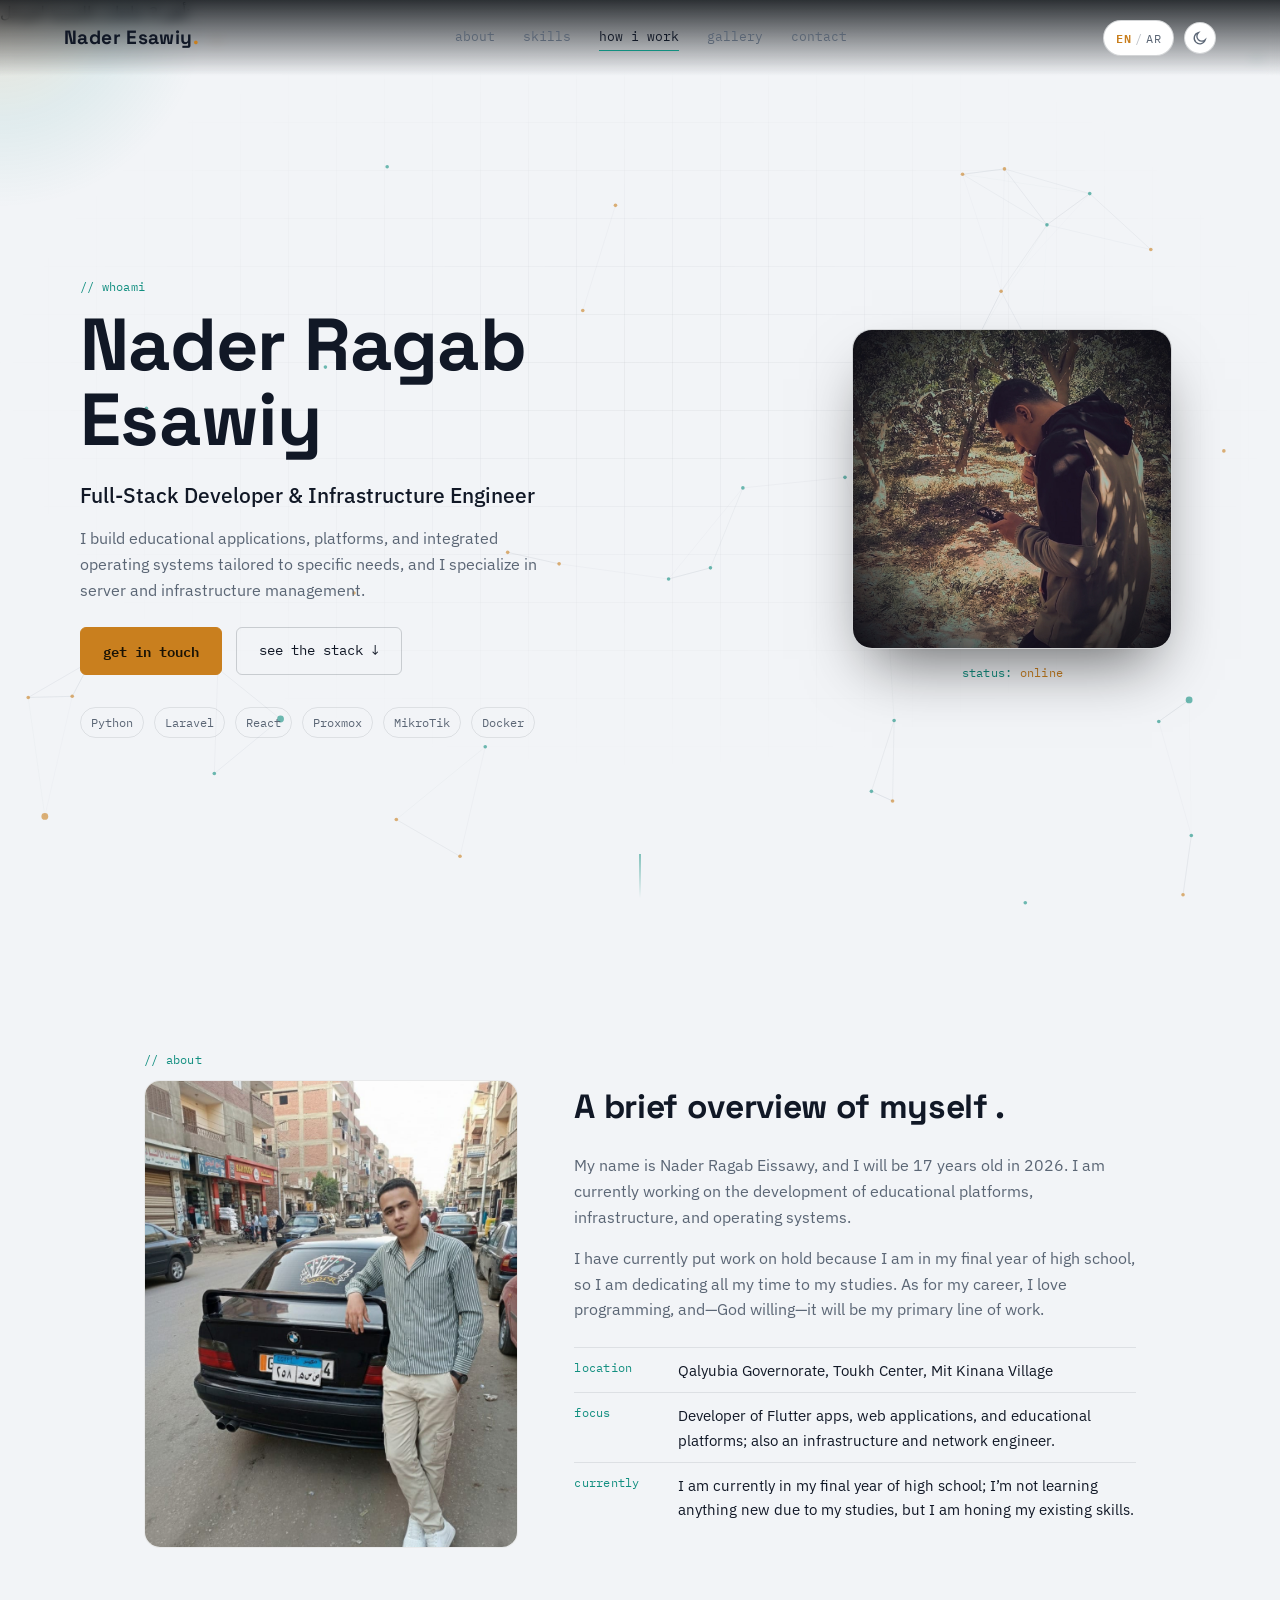
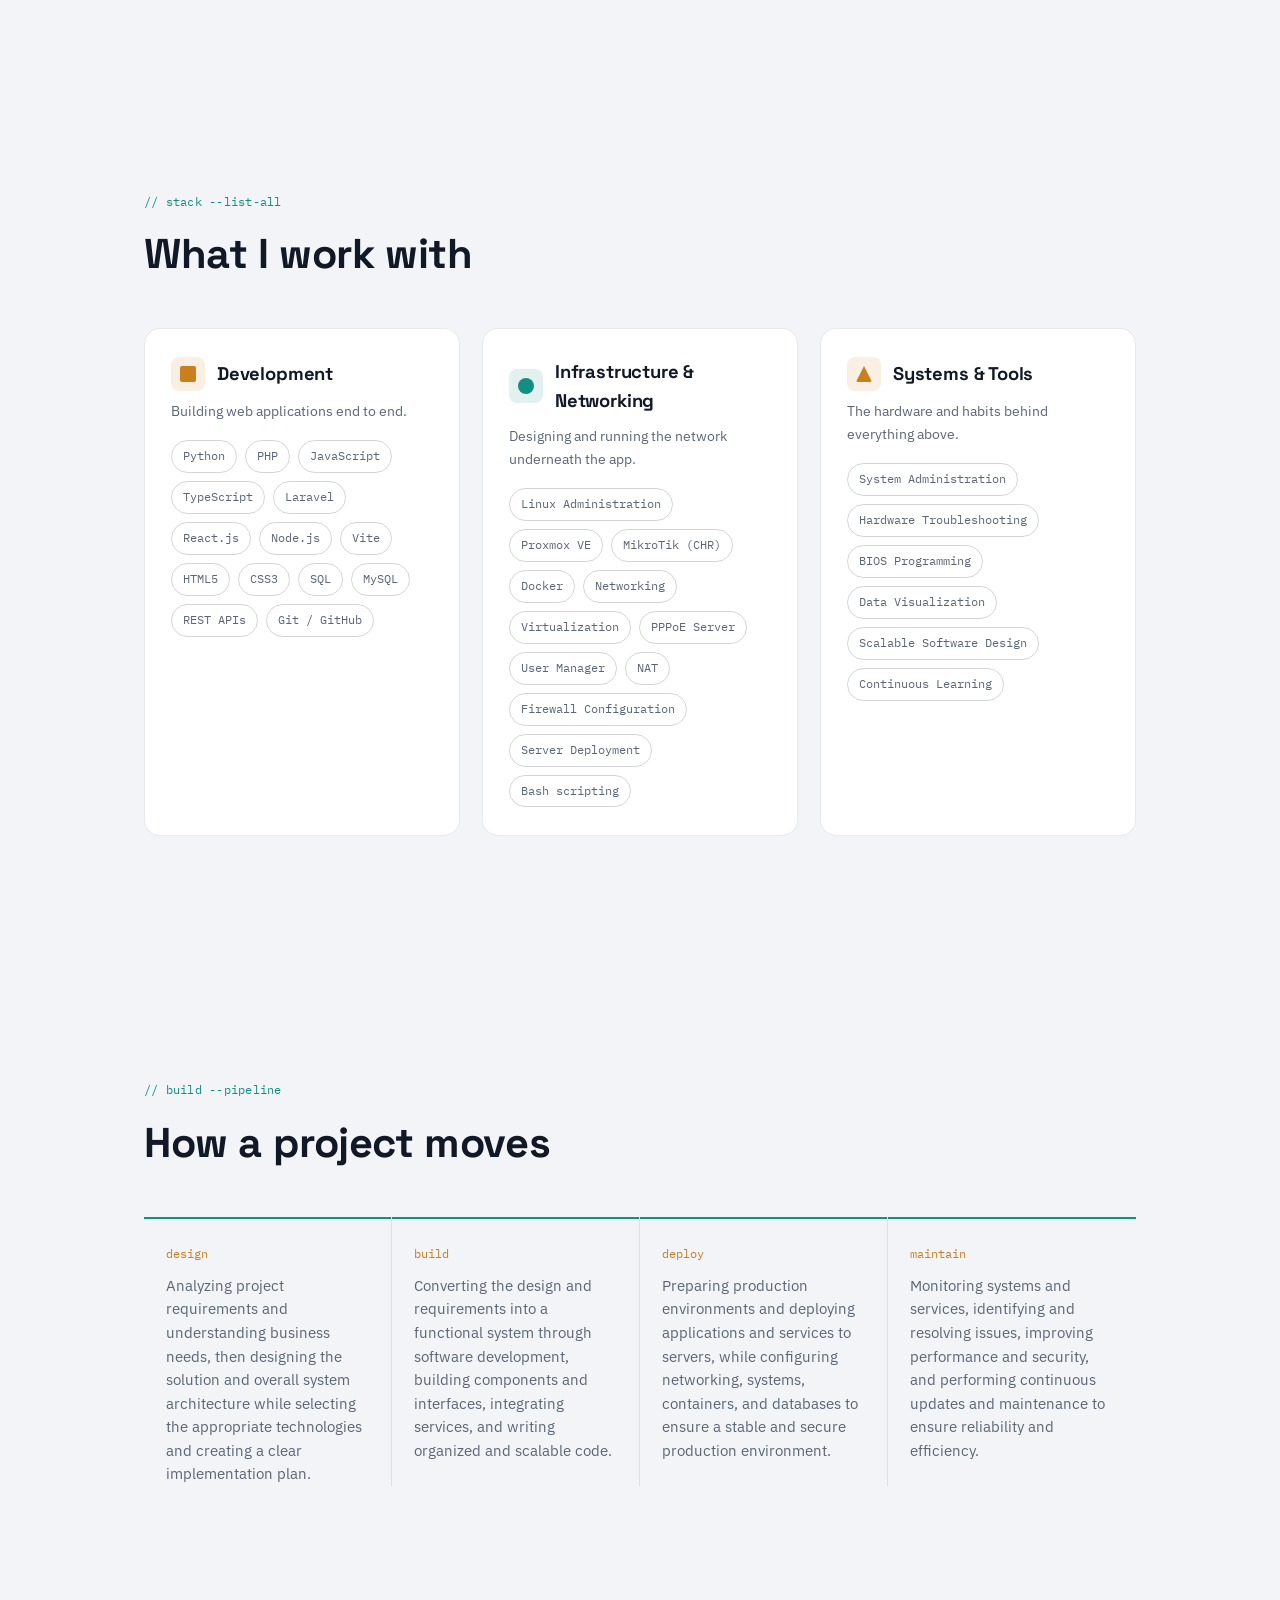
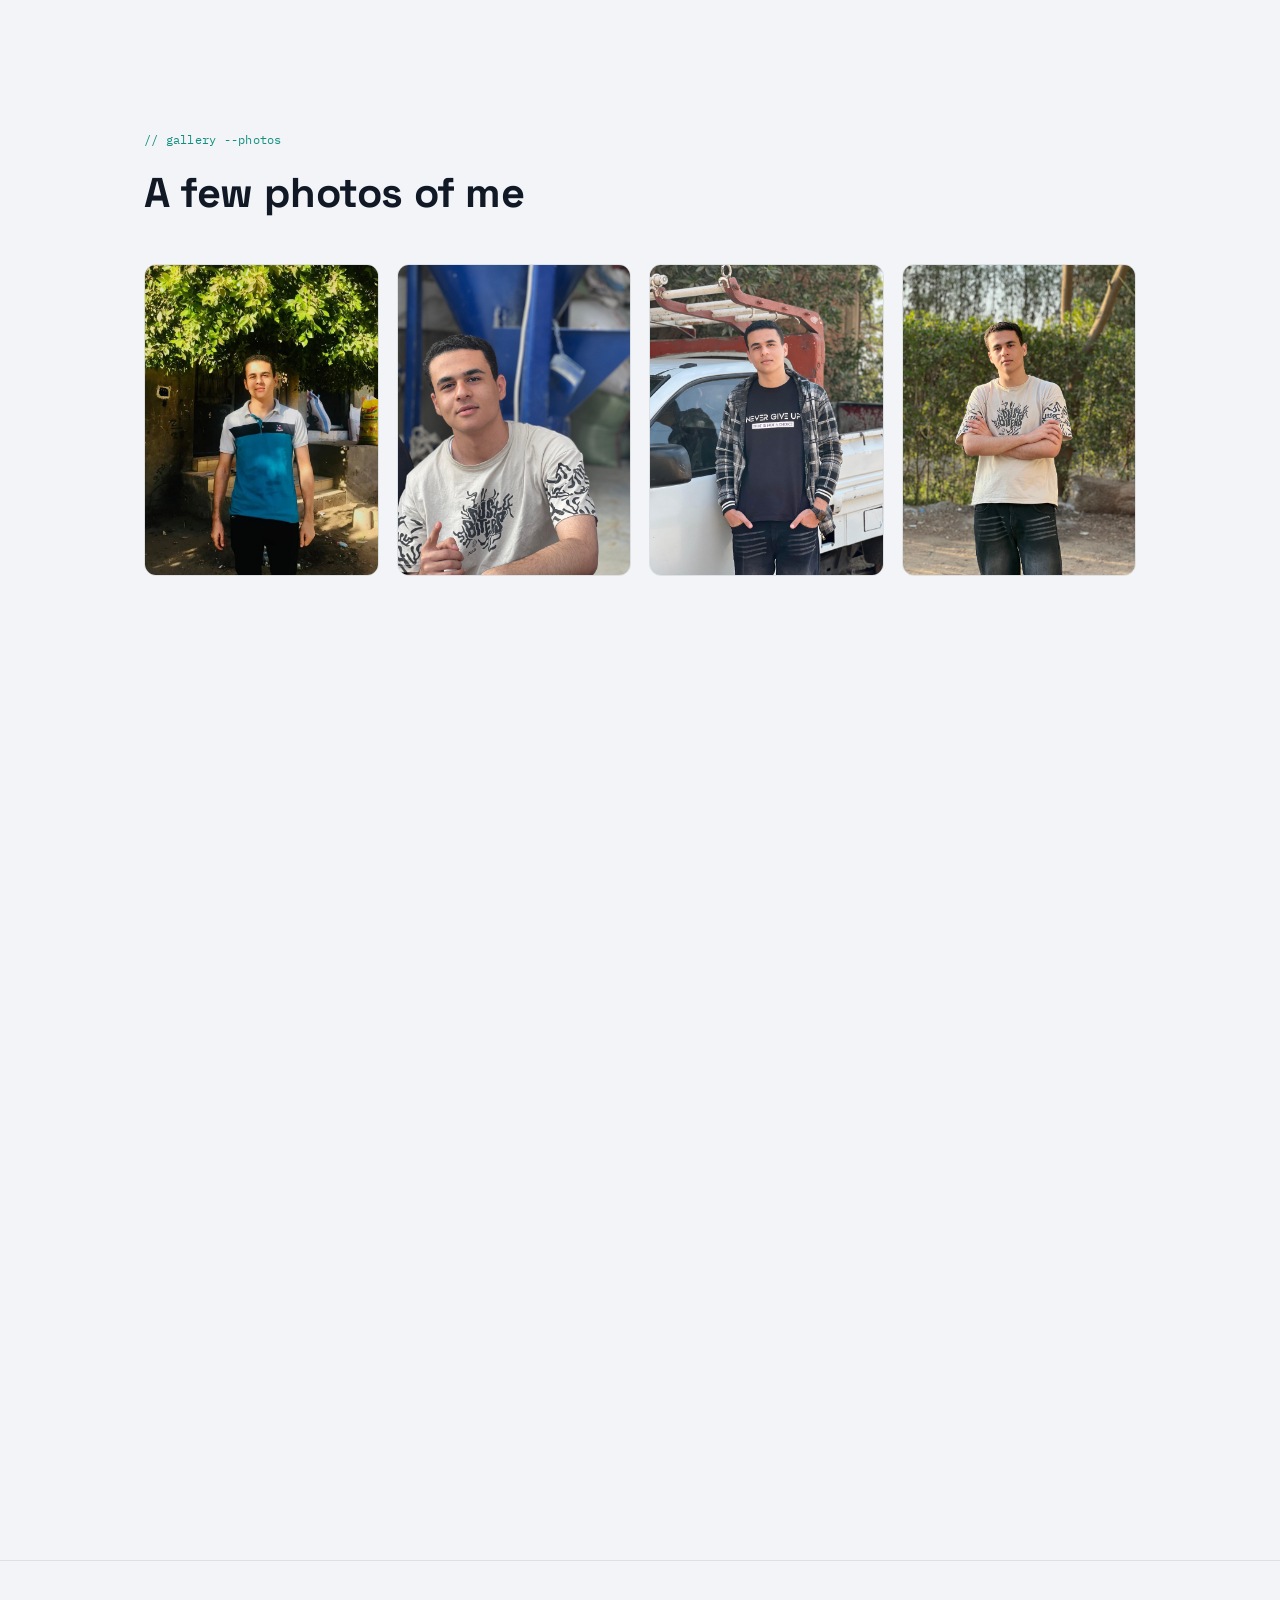
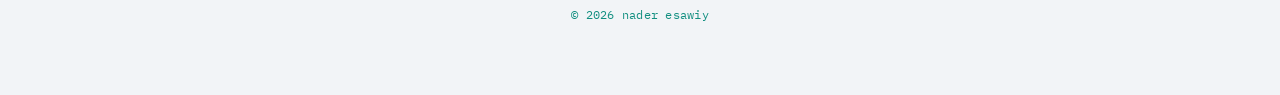
==== index.html @ baa564ad "Initial portfolio website" ====
<!DOCTYPE html>
<html lang="en" dir="ltr" data-theme="dark">
<head>
<meta charset="UTF-8">
<meta name="viewport" content="width=device-width, initial-scale=1.0">
<title data-i18n="meta.title">Nader Esawiy profile</title>

<link rel="preconnect" href="https://fonts.googleapis.com">
<link rel="preconnect" href="https://fonts.gstatic.com" crossorigin>
<link href="https://fonts.googleapis.com/css2?family=Space+Grotesk:wght@400;500;600;700&family=IBM+Plex+Sans:wght@400;500;600&family=IBM+Plex+Mono:wght@400;500&family=IBM+Plex+Sans+Arabic:wght@400;500;600;700&display=swap" rel="stylesheet">
<link rel="stylesheet" href="style.css">
<meta name="description"
          content="معرف لي Nader esawiy او نادر عيسوي وهو مطور منصات ومواقع ومهندس شبكات وبنيه تحتيه">

    <meta name="keywords"
          content="Nader Esawiy, نادر عيسوي و برمجة مواقع, برمجة منصات , حل مشكلات , بنيه تحتيه , شبكات ">

    <meta name="author" content="نادر عيسوي">
    <!-- =========================
         Basic Meta
    ========================== -->
    <meta charset="UTF-8">

    <meta name="viewport" content="width=device-width, initial-scale=1.0">

    <meta name="author" content="Nader">

    <meta
        name="description"
        content="Nader is a Software & Infrastructure Developer specializing in web development, Linux, networking, virtualization, servers, and infrastructure."
    >

    <meta
        name="keywords"
        content="Nader, Software Developer, Infrastructure Developer, Web Developer, Linux, Networking, MikroTik, Proxmox, Docker, Virtualization, PHP, Laravel, JavaScript, React, Python"
    >

    <meta name="robots" content="index, follow">

    <meta name="googlebot" content="index, follow">

    <meta name="theme-color" content="#0f172a">

    <!-- =========================
         Page Title
    ========================== -->
    <title>
        Nader | Software & Infrastructure Developer
    </title>

    <!-- =========================
         Canonical URL
    ========================== -->
    <link
        rel="canonical"
        href="https://Nader159951.github.io/"
    >

    <!-- =========================
         Favicon
    ========================== -->
    <link
        rel="icon"
        type="image/png"
        href="img/me-hero.jpg"
    >

    <!-- =========================
         Open Graph
         Facebook / LinkedIn / Discord
    ========================== -->
    <meta property="og:type" content="website">

    <meta
        property="og:title"
        content="Nader | Software & Infrastructure Developer"
    >

    <meta
        property="og:description"
        content="Personal portfolio of Nader — Software & Infrastructure Developer focused on web development, Linux, networking, virtualization, and servers."
    >

    <meta
        property="og:url"
        content="https://Nader159951.github.io/"
    >

    <meta
        property="og:image"
        content="https://Nader159951.github.io/images/me-hero.jpg"
    >

    <meta property="og:image:width" content="1200">

    <meta property="og:image:height" content="630">

    <meta property="og:site_name" content="Nader Portfolio">

    <!-- =========================
         Twitter / X Card
    ========================== -->
    <meta name="twitter:card" content="summary_large_image">

    <meta
        name="twitter:title"
        content="Nader | Software & Infrastructure Developer"
    >

    <meta
        name="twitter:description"
        content="Personal portfolio of Nader — Software & Infrastructure Developer."
    >

    <meta
        name="twitter:image"
        content="https://Nader159951.github.io/images/me-hero.jpg"
    >

    <!-- =========================
         Structured Data
         Schema.org / Person
    ========================== -->
    <script type="application/ld+json">
    {
        "@context": "https://schema.org",
        "@type": "Person",
        "name": "Nader",
        "url": "https://Nader159951.github.io/",
        "image": "https://Nader159951.github.io/img/me-hero.jpg",
        "jobTitle": "Software & Infrastructure Developer",
        "description": "Software & Infrastructure Developer interested in web development, Linux, networking, virtualization, servers, and infrastructure.",
        "knowsAbout": [
            "Software Development",
            "Web Development",
            "Linux",
            "Networking",
            "MikroTik",
            "Proxmox",
            "Docker",
            "Virtualization",
            "PHP",
            "Laravel",
            "JavaScript",
            "React",
            "TypeScript",
            "Python"
        ],
        "sameAs": [
            "https://github.com/Nader159951",
            "https://www.linkedin.com/in/nader-esawiy-678a26333/"
        ]
    }
    </script>

    <!-- =========================
         CSS
    ========================== -->
    <link rel="stylesheet" href="css/style.css">
</head>
</head>

أهم 3 حاجات بالنسبة لجوجل:
</head>
<body>

<div class="cursor-glow" id="cursorGlow" aria-hidden="true"></div>

<header class="nav" id="nav">
  <a href="#top" class="nav-logo">Nader Esawiy<span class="dot">.</span></a>

  <nav class="nav-links" id="navLinks">
    <a href="#about" data-nav data-i18n="nav.about">about</a>
    <a href="#skills" data-nav data-i18n="nav.skills">skills</a>
    <a href="#work" data-nav data-i18n="nav.work">how i work</a>
    <a href="#gallery" data-nav data-i18n="nav.gallery">gallery</a>
    <a href="#contact" data-nav data-i18n="nav.contact">contact</a>
  </nav>

  <div class="nav-controls">
    <button class="toggle-btn" id="langToggle" type="button" aria-label="Switch language">
      <span class="lang-en">EN</span><span class="lang-sep">/</span><span class="lang-ar">AR</span>
    </button>
    <button class="toggle-btn icon-btn" id="themeToggle" type="button" aria-label="Switch theme">
      <svg class="icon-sun" viewBox="0 0 24 24" fill="none" stroke="currentColor" stroke-width="2"><circle cx="12" cy="12" r="4.5"/><path d="M12 2v3M12 19v3M4.2 4.2l2.1 2.1M17.7 17.7l2.1 2.1M2 12h3M19 12h3M4.2 19.8l2.1-2.1M17.7 6.3l2.1-2.1"/></svg>
      <svg class="icon-moon" viewBox="0 0 24 24" fill="none" stroke="currentColor" stroke-width="2"><path d="M20 14.5A8.5 8.5 0 1 1 9.5 4a7 7 0 0 0 10.5 10.5Z"/></svg>
    </button>
    <button class="nav-toggle" id="navToggle" aria-label="Open menu" aria-expanded="false">
      <span></span><span></span><span></span>
    </button>
  </div>
</header>

<!-- ============ HERO ============ -->
<section class="hero" id="top">
  <canvas id="topology" class="topology-canvas" aria-hidden="true"></canvas>
  <div class="hero-grid"></div>

  <div class="hero-inner">
    <div class="hero-text">
      <p class="mono-tag">// whoami</p>
      <h1 class="hero-name" data-i18n="hero.name">Nader Ragab Esawiy</h1>
      <p class="hero-role" data-i18n="hero.role">Full-Stack Developer &amp; Infrastructure Engineer</p>
      <p class="hero-desc" data-i18n="hero.desc">[ EDIT: a one-line pitch ]</p>

      <div class="hero-actions">
        <a href="#contact" class="btn btn-primary" data-i18n="hero.cta1">get in touch</a>
        <a href="#skills" class="btn btn-ghost" data-i18n="hero.cta2">see the stack ↓</a>
      </div>

      <div class="hero-stack-strip">
        <span>Python</span><span>Laravel</span><span>React</span><span>Proxmox</span><span>MikroTik</span><span>Docker</span>
      </div>
    </div>

    <div class="hero-photo-wrap">
      <div class="hero-photo-frame">
        <!-- PHOTO SLOT 1 — your main profile photo -->
        <img src="img/me-hero.jpg" alt="Portrait photo" class="hero-photo" onerror="this.parentElement.classList.add('img-missing')">
        <div class="photo-missing-note" data-i18n="photo.slot">PHOTO SLOT<br><span>add img/me-hero.jpg</span></div>
      </div>
      <div class="hero-photo-tag mono-tag">status: <span class="ok">online</span></div>
    </div>
  </div>

  <div class="scroll-cue" aria-hidden="true"><span></span></div>
</section>

<main>

  <!-- ============ ABOUT ============ -->
  <section class="section about" id="about">
    <p class="mono-tag reveal">// about</p>
    <div class="about-grid">
      <div class="about-photo reveal">
        <div class="about-photo-frame">
          <!-- PHOTO SLOT 2 — a candid / working photo -->
          <img src="img/me-about.jpg" alt="Working photo" onerror="this.parentElement.classList.add('img-missing')">
          <div class="photo-missing-note" data-i18n="photo.slot2">PHOTO SLOT<br><span>add img/me-about.jpg</span></div>
        </div>
      </div>
      <div class="about-copy reveal">
        <h2 data-i18n="about.title">Two screens, one job.</h2>
        <p data-i18n="about.p1">[ EDIT: 2–4 sentences about you. ]</p>
        <p data-i18n="about.p2">[ EDIT: what you're learning / excited about. ]</p>
        <ul class="about-facts">
          <li><span class="mono-tag">location</span><span data-i18n="about.fact.location">[ EDIT: your city/country ]</span></li>
          <li><span class="mono-tag">focus</span><span data-i18n="about.fact.focus">[ EDIT: e.g. web apps + self-hosted infra ]</span></li>
          <li><span class="mono-tag">currently</span><span data-i18n="about.fact.currently">[ EDIT: e.g. learning Kubernetes ]</span></li>
        </ul>
      </div>
    </div>
  </section>

  <!-- ============ SKILLS ============ -->
  <section class="section skills" id="skills">
    <p class="mono-tag reveal">// stack --list-all</p>
    <h2 class="section-title reveal" data-i18n="skills.title">What I work with</h2>

    <div class="skill-clusters">
      <div class="cluster reveal">
        <div class="cluster-head">
          <span class="cluster-icon" data-icon="dev"></span>
          <h3 data-i18n="skills.c1.title">Development</h3>
        </div>
        <p class="cluster-desc" data-i18n="skills.c1.desc">Building web applications end to end.</p>
        <div class="chips">
          <span class="chip">Python</span><span class="chip">PHP</span><span class="chip">JavaScript</span>
          <span class="chip">TypeScript</span><span class="chip">Laravel</span><span class="chip">React.js</span>
          <span class="chip">Node.js</span><span class="chip">Vite</span><span class="chip">HTML5</span>
          <span class="chip">CSS3</span><span class="chip">SQL</span><span class="chip">MySQL</span>
          <span class="chip">REST APIs</span><span class="chip">Git / GitHub</span>
        </div>
      </div>

      <div class="cluster reveal">
        <div class="cluster-head">
          <span class="cluster-icon" data-icon="net"></span>
          <h3 data-i18n="skills.c2.title">Infrastructure &amp; Networking</h3>
        </div>
        <p class="cluster-desc" data-i18n="skills.c2.desc">Designing and running the network underneath the app.</p>
        <div class="chips">
          <span class="chip">Linux Administration</span><span class="chip">Proxmox VE</span>
          <span class="chip">MikroTik (CHR)</span><span class="chip">Docker</span>
          <span class="chip">Networking</span><span class="chip">Virtualization</span>
          <span class="chip">PPPoE Server</span><span class="chip">User Manager</span>
          <span class="chip">NAT</span><span class="chip">Firewall Configuration</span>
          <span class="chip">Server Deployment</span><span class="chip">Bash scripting</span>
        </div>
      </div>

      <div class="cluster reveal">
        <div class="cluster-head">
          <span class="cluster-icon" data-icon="sys"></span>
          <h3 data-i18n="skills.c3.title">Systems &amp; Tools</h3>
        </div>
        <p class="cluster-desc" data-i18n="skills.c3.desc">The hardware and habits behind everything above.</p>
        <div class="chips">
          <span class="chip">System Administration</span><span class="chip">Hardware Troubleshooting</span>
          <span class="chip">BIOS Programming</span><span class="chip">Data Visualization</span>
          <span class="chip">Scalable Software Design</span><span class="chip">Continuous Learning</span>
        </div>
      </div>
    </div>
  </section>

  <!-- ============ HOW I WORK ============ -->
  <section class="section process" id="work">
    <p class="mono-tag reveal">// build --pipeline</p>
    <h2 class="section-title reveal" data-i18n="process.title">How a project moves</h2>
    <div class="process-line reveal">
      <div class="process-step">
        <span class="step-mark">design</span>
        <p data-i18n="process.p1">[ EDIT: scoping / planning step ]</p>
      </div>
      <div class="process-step">
        <span class="step-mark">build</span>
        <p data-i18n="process.p2">[ EDIT: development step ]</p>
      </div>
      <div class="process-step">
        <span class="step-mark">deploy</span>
        <p data-i18n="process.p3">[ EDIT: deployment / infra step ]</p>
      </div>
      <div class="process-step">
        <span class="step-mark">maintain</span>
        <p data-i18n="process.p4">[ EDIT: monitoring / upkeep step ]</p>
      </div>
    </div>
  </section>

  <!-- ============ GALLERY ============ -->
  <section class="section gallery" id="gallery">
    <p class="mono-tag reveal">// gallery --photos</p>
    <h2 class="section-title reveal" data-i18n="gallery.title">A few photos of me</h2>
    <div class="gallery-grid">
      <figure class="gallery-item reveal">
        <img src="img/gallery-1.jpg" alt="Photo 1" onerror="this.parentElement.classList.add('img-missing')">
        <div class="photo-missing-note" data-i18n="photo.slotg"><span>img/gallery-1.jpg</span></div>
        <figcaption data-i18n="gallery.cap1">[ EDIT: caption ]</figcaption>
      </figure>
      <figure class="gallery-item reveal">
        <img src="img/gallery-2.jpg" alt="Photo 2" onerror="this.parentElement.classList.add('img-missing')">
        <div class="photo-missing-note" data-i18n="photo.slotg2"><span>img/gallery-2.jpg</span></div>
        <figcaption data-i18n="gallery.cap2">[ EDIT: caption ]</figcaption>
      </figure>
      <figure class="gallery-item reveal">
        <img src="img/gallery-3.jpg" alt="Photo 3" onerror="this.parentElement.classList.add('img-missing')">
        <div class="photo-missing-note" data-i18n="photo.slotg3"><span>img/gallery-3.jpg</span></div>
        <figcaption data-i18n="gallery.cap3">[ EDIT: caption ]</figcaption>
      </figure>
      <figure class="gallery-item reveal">
        <img src="img/gallery-4.jpg" alt="Photo 4" onerror="this.parentElement.classList.add('img-missing')">
        <div class="photo-missing-note" data-i18n="photo.slotg4"><span>img/gallery-4.jpg</span></div>
        <figcaption data-i18n="gallery.cap4">[ EDIT: caption ]</figcaption>
      </figure>
    </div>
  </section>

  <!-- ============ CONTACT ============ -->
  <section class="section contact" id="contact">
    <p class="mono-tag reveal">// contact --send</p>
    <h2 class="section-title reveal" data-i18n="contact.title">Let's talk</h2>
    <p class="contact-lead reveal" data-i18n="contact.lead">[ EDIT: contact pitch ]</p>

    <div class="contact-grid reveal">
      <a class="contact-card" href="mailto:nader.esawiy159951@gmail.com">
        <span class="mono-tag">email</span>
        <span class="contact-value">nader.esawiy159951@gmail.com</span>
      </a>
      <a class="contact-card" href="https://github.com/Nader159951" target="_blank" rel="noopener">
        <span class="mono-tag">github</span>
        <span class="contact-value">github</span>
      </a>
      <a class="contact-card" href="https://www.linkedin.com/in/nader-esawiy-678a26333/" target="_blank" rel="noopener">
        <span class="mono-tag">linkedin</span>
        <span class="contact-value">linkedin</span>
      </a>
      <a class="contact-card" href="https://wa.me/+201500245526" target="_blank" rel="noopener">
        <span class="mono-tag">whatsapp</span>
        <span class="contact-value">01500245526</span>
      </a>
    </div>
  </section>

</main>

<footer class="footer">
  <p class="mono-tag">© <span id="year"></span> Nader ESAWIY </p>
</footer>

<script src="script.js"></script>
</body>
</html>
---- style.css ----
/* ==========================================================
   TOKENS — dark (default) and light themes
   ========================================================== */
:root,
[data-theme="dark"]{
  --bg-void:#0A0E12;
  --bg-panel:#11161D;
  --bg-panel-2:#161C25;
  --line:rgba(255,255,255,.08);
  --line-strong:rgba(255,255,255,.16);
  --text:#E7ECF1;
  --text-muted:#8B96A6;
  --amber:#E8A33D;
  --teal:#4FD8C4;
  --amber-dim:rgba(232,163,61,.14);
  --teal-dim:rgba(79,216,196,.14);
  --btn-primary-text:#1A1305;
  --topology-line:139,150,166;
  --topology-amber:232,163,61;
  --topology-teal:79,216,196;
  --glow-op1:.10; --glow-op2:.05;
  --shadow:0 30px 60px -20px rgba(0,0,0,.6);

  --font-display:'Space Grotesk', sans-serif;
  --font-body:'IBM Plex Sans', sans-serif;
  --font-mono:'IBM Plex Mono', monospace;
  --font-display-ar:'IBM Plex Sans Arabic', sans-serif;
  --font-body-ar:'IBM Plex Sans Arabic', sans-serif;

  --container:1120px;
}

[data-theme="light"]{
  --bg-void:#F2F4F7;
  --bg-panel:#FFFFFF;
  --bg-panel-2:#EAEDF1;
  --line:rgba(15,23,35,.09);
  --line-strong:rgba(15,23,35,.18);
  --text:#111826;
  --text-muted:#5B6675;
  --amber:#C97F1E;
  --teal:#128F80;
  --amber-dim:rgba(201,127,30,.12);
  --teal-dim:rgba(18,143,128,.12);
  --btn-primary-text:#FFF9EE;
  --topology-line:120,132,148;
  --topology-amber:201,127,30;
  --topology-teal:18,143,128;
  --glow-op1:.16; --glow-op2:.08;
  --shadow:0 30px 60px -20px rgba(20,30,45,.18);
}

*{box-sizing:border-box;}
html{scroll-behavior:smooth;}
html[dir="rtl"] body{font-family:var(--font-body-ar);}
html[dir="rtl"] h1, html[dir="rtl"] h2, html[dir="rtl"] h3{font-family:var(--font-display-ar);}
body{
  margin:0;
  background:var(--bg-void);
  color:var(--text);
  font-family:var(--font-body);
  line-height:1.6;
  -webkit-font-smoothing:antialiased;
  transition:background .35s ease, color .35s ease;
}
h1,h2,h3{font-family:var(--font-display); margin:0; letter-spacing:-0.01em;}
p{margin:0 0 1em; color:var(--text-muted);}
a{color:inherit; text-decoration:none;}
img{max-width:100%; display:block;}
ul{list-style:none; margin:0; padding:0;}

.mono-tag{
  font-family:var(--font-mono);
  font-size:.78rem;
  color:var(--teal);
  letter-spacing:.02em;
  text-transform:lowercase;
  margin:0 0 .8em;
  display:inline-block;
  direction:ltr;
}
.mono-tag .ok{color:var(--amber);}

@media (prefers-reduced-motion: reduce){
  *{animation-duration:0.001ms !important; animation-iteration-count:1 !important; transition-duration:0.001ms !important; scroll-behavior:auto !important;}
}

/* ==========================================================
   CURSOR GLOW
   ========================================================== */
.cursor-glow{
  position:fixed;
  top:0; left:0;
  width:420px; height:420px;
  border-radius:50%;
  background:radial-gradient(circle, rgba(var(--topology-amber),var(--glow-op1)), rgba(var(--topology-teal),var(--glow-op2)) 40%, transparent 70%);
  pointer-events:none;
  transform:translate(-50%,-50%);
  z-index:1;
  transition:opacity .3s ease, background .35s ease;
  will-change:transform;
}
@media (max-width:768px){ .cursor-glow{display:none;} }

/* ==========================================================
   NAV
   ========================================================== */
.nav{
  position:fixed; top:0; left:0; right:0; z-index:100;
  display:flex; align-items:center; justify-content:space-between;
  padding:20px clamp(20px,5vw,64px);
  background:linear-gradient(to bottom, rgba(10,14,18,.85), rgba(10,14,18,0));
  backdrop-filter:blur(6px);
}
.nav-logo{
  font-family:var(--font-display); font-weight:700; font-size:1.2rem; letter-spacing:.02em;
}
.nav-logo .dot{color:var(--amber);}
.nav-links{display:flex; gap:28px;}
.nav-links a{
  font-family:var(--font-mono); font-size:.82rem; color:var(--text-muted);
  position:relative; padding-bottom:4px; transition:color .2s ease;
}
.nav-links a::after{
  content:''; position:absolute; left:0; bottom:0; width:0; height:1px;
  background:var(--teal); transition:width .25s ease;
}
.nav-links a:hover, .nav-links a:focus-visible, .nav-links a.active{color:var(--text);}
.nav-links a:hover::after, .nav-links a.active::after{width:100%;}

.nav-controls{display:flex; align-items:center; gap:10px;}

.toggle-btn{
  font-family:var(--font-mono); font-size:.76rem; letter-spacing:.03em;
  background:var(--bg-panel); color:var(--text-muted);
  border:1px solid var(--line-strong); border-radius:20px;
  padding:7px 12px; cursor:pointer;
  display:flex; align-items:center; gap:4px;
  transition:border-color .2s ease, color .2s ease, background .2s ease;
}
.toggle-btn:hover{border-color:var(--teal); color:var(--text);}
.lang-sep{opacity:.4;}
html[lang="en"] .lang-en, html[lang="ar"] .lang-ar{color:var(--amber); font-weight:600;}

.icon-btn{padding:7px; border-radius:50%;}
.icon-btn svg{width:16px; height:16px; display:block;}
.icon-btn .icon-moon{display:none;}
[data-theme="light"] .icon-btn .icon-sun{display:none;}
[data-theme="light"] .icon-btn .icon-moon{display:block;}

.nav-toggle{
  display:none; flex-direction:column; gap:5px;
  background:none; border:none; cursor:pointer; padding:6px;
}
.nav-toggle span{width:22px; height:2px; background:var(--text); display:block; transition:.25s;}

@media (max-width:800px){
  .nav-links{
    position:fixed; top:0; right:0; height:100vh; width:min(280px,80vw);
    background:var(--bg-panel);
    flex-direction:column; justify-content:center; align-items:flex-start;
    gap:26px; padding:0 40px;
    transform:translateX(100%); transition:transform .3s ease;
    border-left:1px solid var(--line);
    z-index:99;
  }
  .nav-links.open{transform:translateX(0);}
  html[dir="rtl"] .nav-links{right:auto; left:0; border-left:none; border-right:1px solid var(--line); transform:translateX(-100%);}
  html[dir="rtl"] .nav-links.open{transform:translateX(0);}
  .nav-toggle{display:flex;}
  .nav-toggle.open span:nth-child(1){transform:translateY(7px) rotate(45deg);}
  .nav-toggle.open span:nth-child(2){opacity:0;}
  .nav-toggle.open span:nth-child(3){transform:translateY(-7px) rotate(-45deg);}
}

/* ==========================================================
   HERO
   ========================================================== */
.hero{
  position:relative;
  min-height:100vh;
  display:flex; align-items:center;
  overflow:hidden;
  padding:120px clamp(20px,5vw,64px) 60px;
}
.topology-canvas{
  position:absolute; inset:0; width:100%; height:100%; z-index:0;
}
.hero-grid{
  position:absolute; inset:0; z-index:0;
  background-image:
    linear-gradient(var(--line) 1px, transparent 1px),
    linear-gradient(90deg, var(--line) 1px, transparent 1px);
  background-size:48px 48px;
  mask-image:radial-gradient(ellipse 70% 60% at 50% 40%, black 0%, transparent 75%);
  opacity:.5;
}
.hero-inner{
  position:relative; z-index:1;
  max-width:var(--container); margin:0 auto; width:100%;
  display:grid; grid-template-columns:1.3fr .7fr; gap:48px;
  align-items:center;
}
.hero-name{
  font-size:clamp(2.6rem, 6.5vw, 4.6rem);
  font-weight:700; line-height:1.02;
  margin-bottom:.3em;
}
.hero-role{
  font-size:clamp(1.05rem,2vw,1.3rem);
  color:var(--text); font-weight:500; margin-bottom:.6em;
}
.hero-role .amp{color:var(--amber); font-family:var(--font-display);}
.hero-desc{max-width:480px; font-size:1.02rem;}
.hero-actions{display:flex; gap:14px; margin:24px 0 32px; flex-wrap:wrap;}

.btn{
  font-family:var(--font-mono); font-size:.85rem;
  padding:12px 22px; border-radius:6px;
  border:1px solid var(--line-strong);
  transition:transform .18s ease, background .2s ease, border-color .2s ease;
  display:inline-flex; align-items:center;
}
.btn-primary{background:var(--amber); color:#1a1305; border-color:var(--amber); font-weight:600;}
.btn-primary:hover{transform:translateY(-2px);}
.btn-ghost{color:var(--text); background:transparent;}
.btn-ghost:hover{border-color:var(--teal); color:var(--teal); transform:translateY(-2px);}

.hero-stack-strip{
  display:flex; gap:10px; flex-wrap:wrap;
  font-family:var(--font-mono); font-size:.75rem; color:var(--text-muted);
}
.hero-stack-strip span{
  border:1px solid var(--line); padding:5px 10px; border-radius:20px;
}

.hero-photo-wrap{display:flex; flex-direction:column; align-items:center; gap:14px;}
.hero-photo-frame{
  position:relative; width:min(320px,100%); aspect-ratio:1/1;
  border-radius:20px; overflow:hidden;
  border:1px solid var(--line-strong);
  background:var(--bg-panel);
  box-shadow:0 30px 60px -20px rgba(0,0,0,.6);
  transform-style:preserve-3d;
  transition:transform .15s ease;
}
.hero-photo{width:100%; height:100%; object-fit:cover;}
.hero-photo-frame.img-missing .hero-photo{display:none;}
.photo-missing-note{
  display:none;
  position:absolute; inset:0;
  align-items:center; justify-content:center; text-align:center;
  font-family:var(--font-mono); font-size:.78rem; color:var(--text-muted);
  background:
    repeating-linear-gradient(45deg, rgba(255,255,255,.03) 0 10px, transparent 10px 20px);
  line-height:1.6;
}
.img-missing .photo-missing-note{display:flex; flex-direction:column;}
.photo-missing-note span{color:var(--teal); margin-top:6px;}
.hero-photo-tag{margin:0;}

.scroll-cue{
  position:absolute; bottom:28px; left:50%; transform:translateX(-50%);
  z-index:1;
}
.scroll-cue span{
  display:block; width:1px; height:44px;
  background:linear-gradient(to bottom, var(--teal), transparent);
  animation:scrollcue 1.8s ease-in-out infinite;
}
@keyframes scrollcue{
  0%{transform:scaleY(0); transform-origin:top; opacity:0;}
  40%{transform:scaleY(1); transform-origin:top; opacity:1;}
  100%{transform:scaleY(1); transform-origin:bottom; opacity:0;}
}

@media (max-width:860px){
  .hero-inner{grid-template-columns:1fr; text-align:left;}
  .hero-photo-wrap{order:-1; margin-bottom:8px;}
  .hero-photo-frame{width:200px;}
}

/* ==========================================================
   SECTIONS (shared)
   ========================================================== */
.section{
  max-width:var(--container); margin:0 auto;
  padding:120px clamp(20px,5vw,64px);
}
.section-title{
  font-size:clamp(1.8rem,3.5vw,2.6rem);
  margin-bottom:.9em;
  max-width:640px;
}

.reveal{
  opacity:0; transform:translateY(22px);
  transition:opacity .7s ease, transform .7s ease;
}
.reveal.in{opacity:1; transform:none;}

/* ==========================================================
   ABOUT
   ========================================================== */
.about-grid{
  display:grid; grid-template-columns:.8fr 1.2fr; gap:56px; align-items:start;
}
.about-photo-frame{
  position:relative; border-radius:16px; overflow:hidden;
  border:1px solid var(--line); aspect-ratio:4/5;
  background:var(--bg-panel);
}
.about-photo-frame img{width:100%; height:100%; object-fit:cover;}
.about-photo-frame.img-missing img{display:none;}
.about-copy h2{margin-bottom:.6em; font-size:clamp(1.6rem,3vw,2.1rem);}
.about-facts{margin-top:24px; display:flex; flex-direction:column; gap:10px;}
.about-facts li{
  display:flex; gap:14px; font-size:.95rem; color:var(--text);
  border-top:1px solid var(--line); padding-top:10px;
}
.about-facts .mono-tag{min-width:90px; margin:0;}

@media (max-width:760px){
  .about-grid{grid-template-columns:1fr;}
}

/* ==========================================================
   SKILLS
   ========================================================== */
.skill-clusters{
  display:grid; grid-template-columns:repeat(3,1fr); gap:22px; margin-top:40px;
}
.cluster{
  background:var(--bg-panel);
  border:1px solid var(--line);
  border-radius:16px;
  padding:28px 26px;
  transition:border-color .25s ease, transform .25s ease;
}
.cluster:hover{border-color:var(--line-strong); transform:translateY(-4px);}
.cluster-head{display:flex; align-items:center; gap:12px; margin-bottom:8px;}
.cluster-head h3{font-size:1.15rem;}
.cluster-icon{
  width:34px; height:34px; border-radius:8px; flex-shrink:0;
  background:var(--amber-dim); position:relative;
}
.cluster-icon::before{
  content:''; position:absolute; inset:9px; border-radius:2px;
  background:var(--amber);
}
.cluster-icon[data-icon="net"]{background:var(--teal-dim);}
.cluster-icon[data-icon="net"]::before{background:var(--teal); border-radius:50%;}
.cluster-icon[data-icon="sys"]::before{clip-path:polygon(50% 0,100% 100%,0 100%);}
.cluster-desc{font-size:.9rem; margin-bottom:18px;}
.chips{display:flex; flex-wrap:wrap; gap:8px;}
.chip{
  font-family:var(--font-mono); font-size:.74rem;
  padding:6px 11px; border-radius:20px;
  border:1px solid var(--line-strong);
  color:var(--text-muted);
  transition:color .2s ease, border-color .2s ease;
}
.cluster:nth-child(1) .chip:hover{color:var(--amber); border-color:var(--amber);}
.cluster:nth-child(2) .chip:hover{color:var(--teal); border-color:var(--teal);}
.cluster:nth-child(3) .chip:hover{color:#fff; border-color:var(--line-strong);}

@media (max-width:900px){
  .skill-clusters{grid-template-columns:1fr;}
}

/* ==========================================================
   PROCESS
   ========================================================== */
.process-line{
  display:grid; grid-template-columns:repeat(4,1fr); gap:0; margin-top:40px;
  border-top:1px solid var(--line);
}
.process-step{
  padding:26px 22px 0; border-right:1px solid var(--line);
  position:relative;
}
.process-step:last-child{border-right:none;}
.process-step::before{
  content:''; position:absolute; top:-1px; left:0; width:0; height:2px;
  background:var(--teal); transition:width .5s ease;
}
.process-line.in .process-step::before{width:100%;}
.step-mark{
  font-family:var(--font-mono); font-size:.78rem; color:var(--amber);
  text-transform:lowercase; display:block; margin-bottom:10px;
}
.process-step p{font-size:.92rem; margin:0;}

@media (max-width:860px){
  .process-line{grid-template-columns:1fr;}
  .process-step{border-right:none; border-bottom:1px solid var(--line); padding-bottom:20px; margin-bottom:6px;}
}

/* ==========================================================
   GALLERY
   ========================================================== */
.gallery-grid{
  display:grid; grid-template-columns:repeat(4,1fr); gap:18px; margin-top:36px;
}
.gallery-item{margin:0;}
.gallery-item > div, .gallery-item img{
  width:100%; aspect-ratio:3/4; object-fit:cover; border-radius:12px;
  border:1px solid var(--line);
}
.gallery-item{position:relative;}
.gallery-item .photo-missing-note{border-radius:12px; border:1px solid var(--line);}
.gallery-item.img-missing img{display:none;}
.gallery-item figcaption{
  font-family:var(--font-mono); font-size:.75rem; color:var(--text-muted);
  margin-top:10px; text-align:center;
}
.gallery-item{transition:transform .3s ease;}
.gallery-item:hover{transform:translateY(-6px);}

@media (max-width:860px){
  .gallery-grid{grid-template-columns:repeat(2,1fr);}
}

/* ==========================================================
   CONTACT
   ========================================================== */
.contact-lead{max-width:480px; font-size:1.02rem;}
.contact-grid{
  display:grid; grid-template-columns:repeat(2,1fr); gap:16px; margin-top:32px;
}
.contact-card{
  background:var(--bg-panel); border:1px solid var(--line);
  border-radius:14px; padding:22px 24px;
  display:flex; flex-direction:column; gap:8px;
  transition:border-color .2s ease, transform .2s ease;
}
.contact-card:hover{border-color:var(--teal); transform:translateY(-3px);}
.contact-value{font-size:1rem; word-break:break-all;}

@media (max-width:640px){
  .contact-grid{grid-template-columns:1fr;}
}

/* ==========================================================
   FOOTER
   ========================================================== */
.footer{
  text-align:center; padding:40px 20px 60px;
  border-top:1px solid var(--line);
}
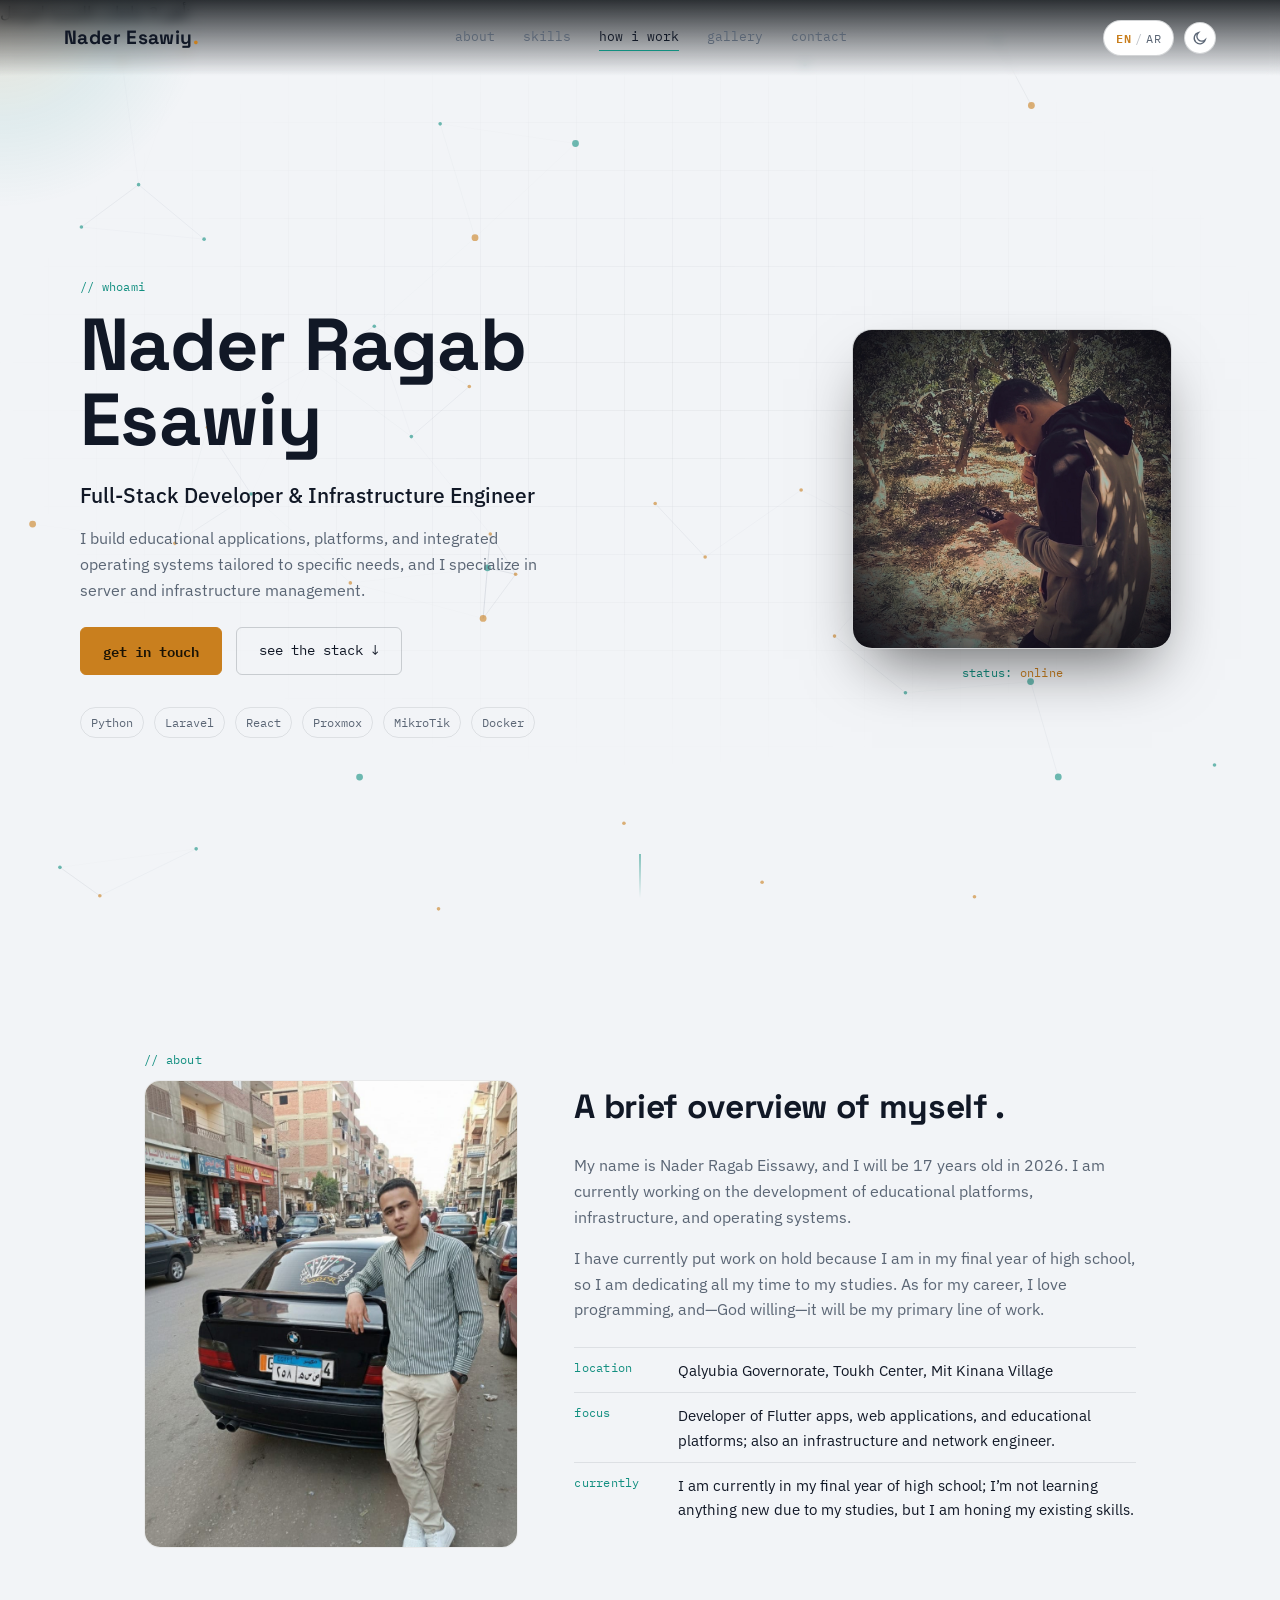
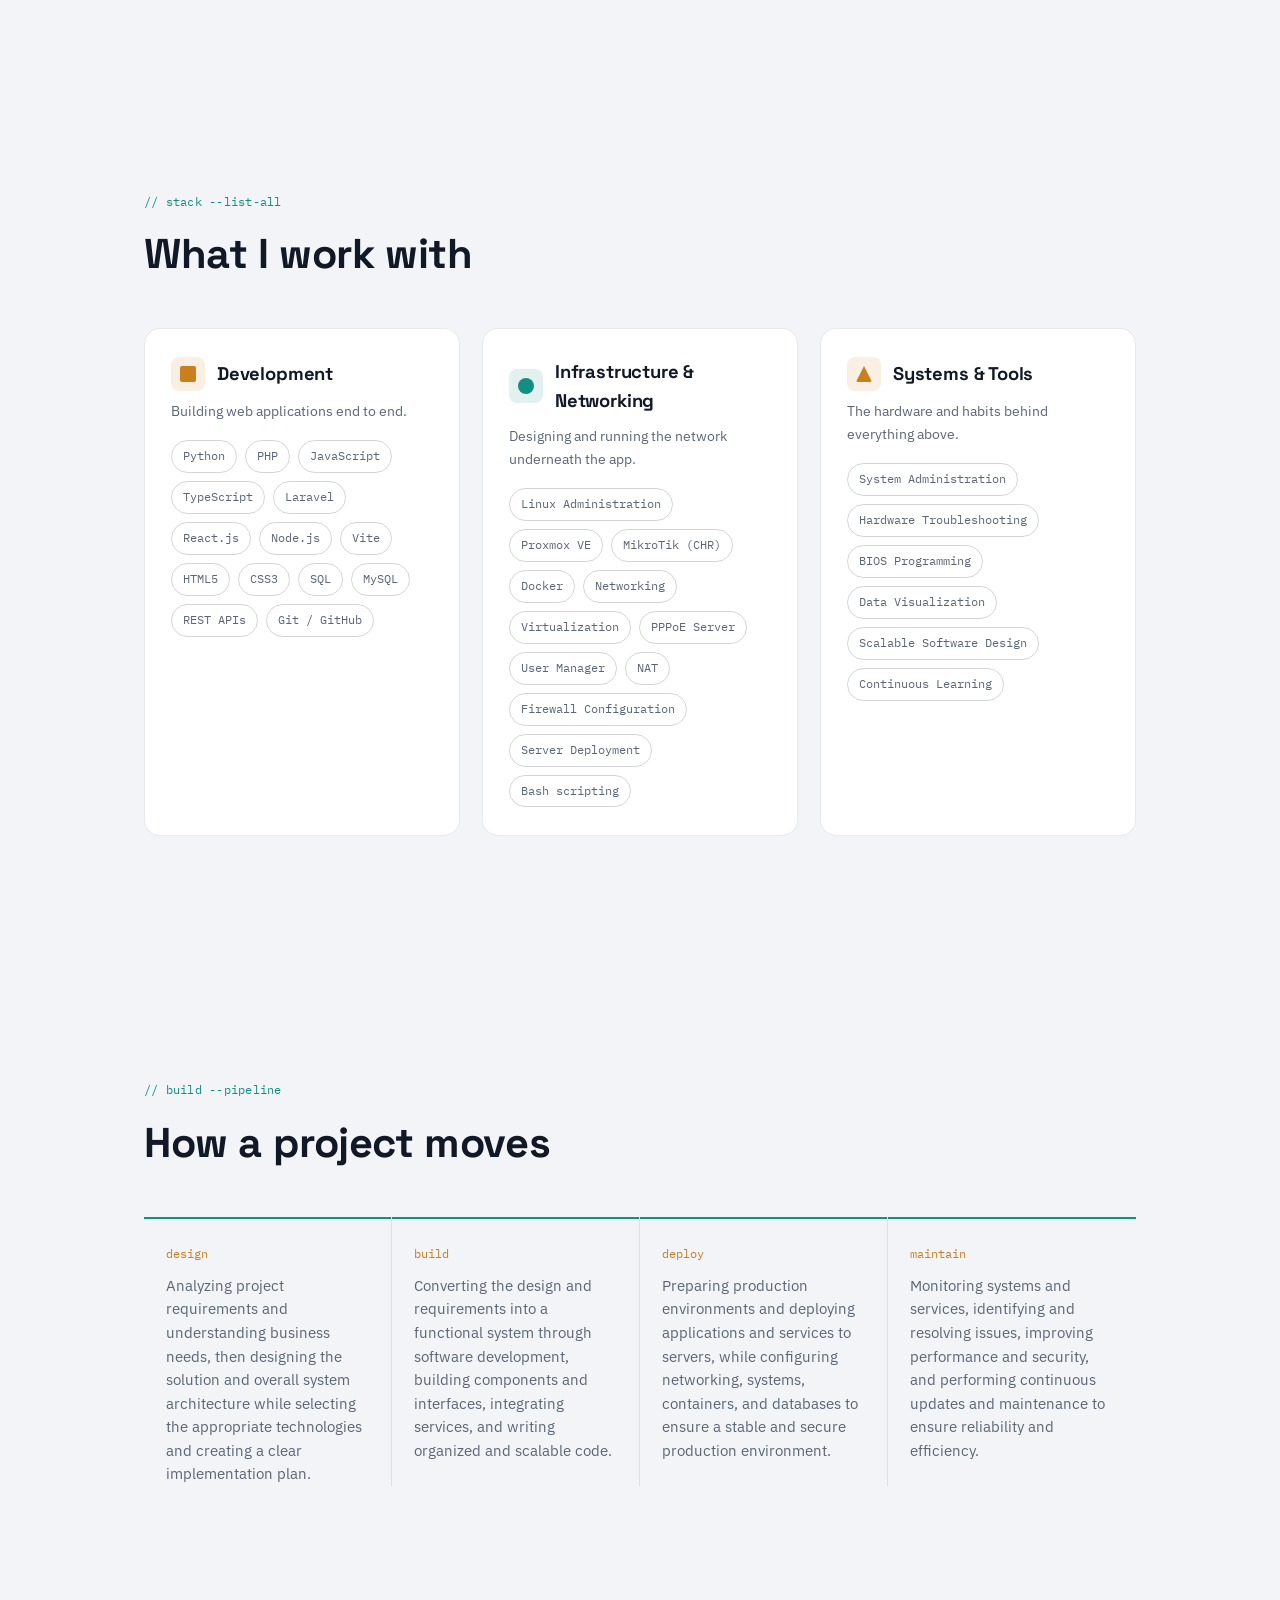
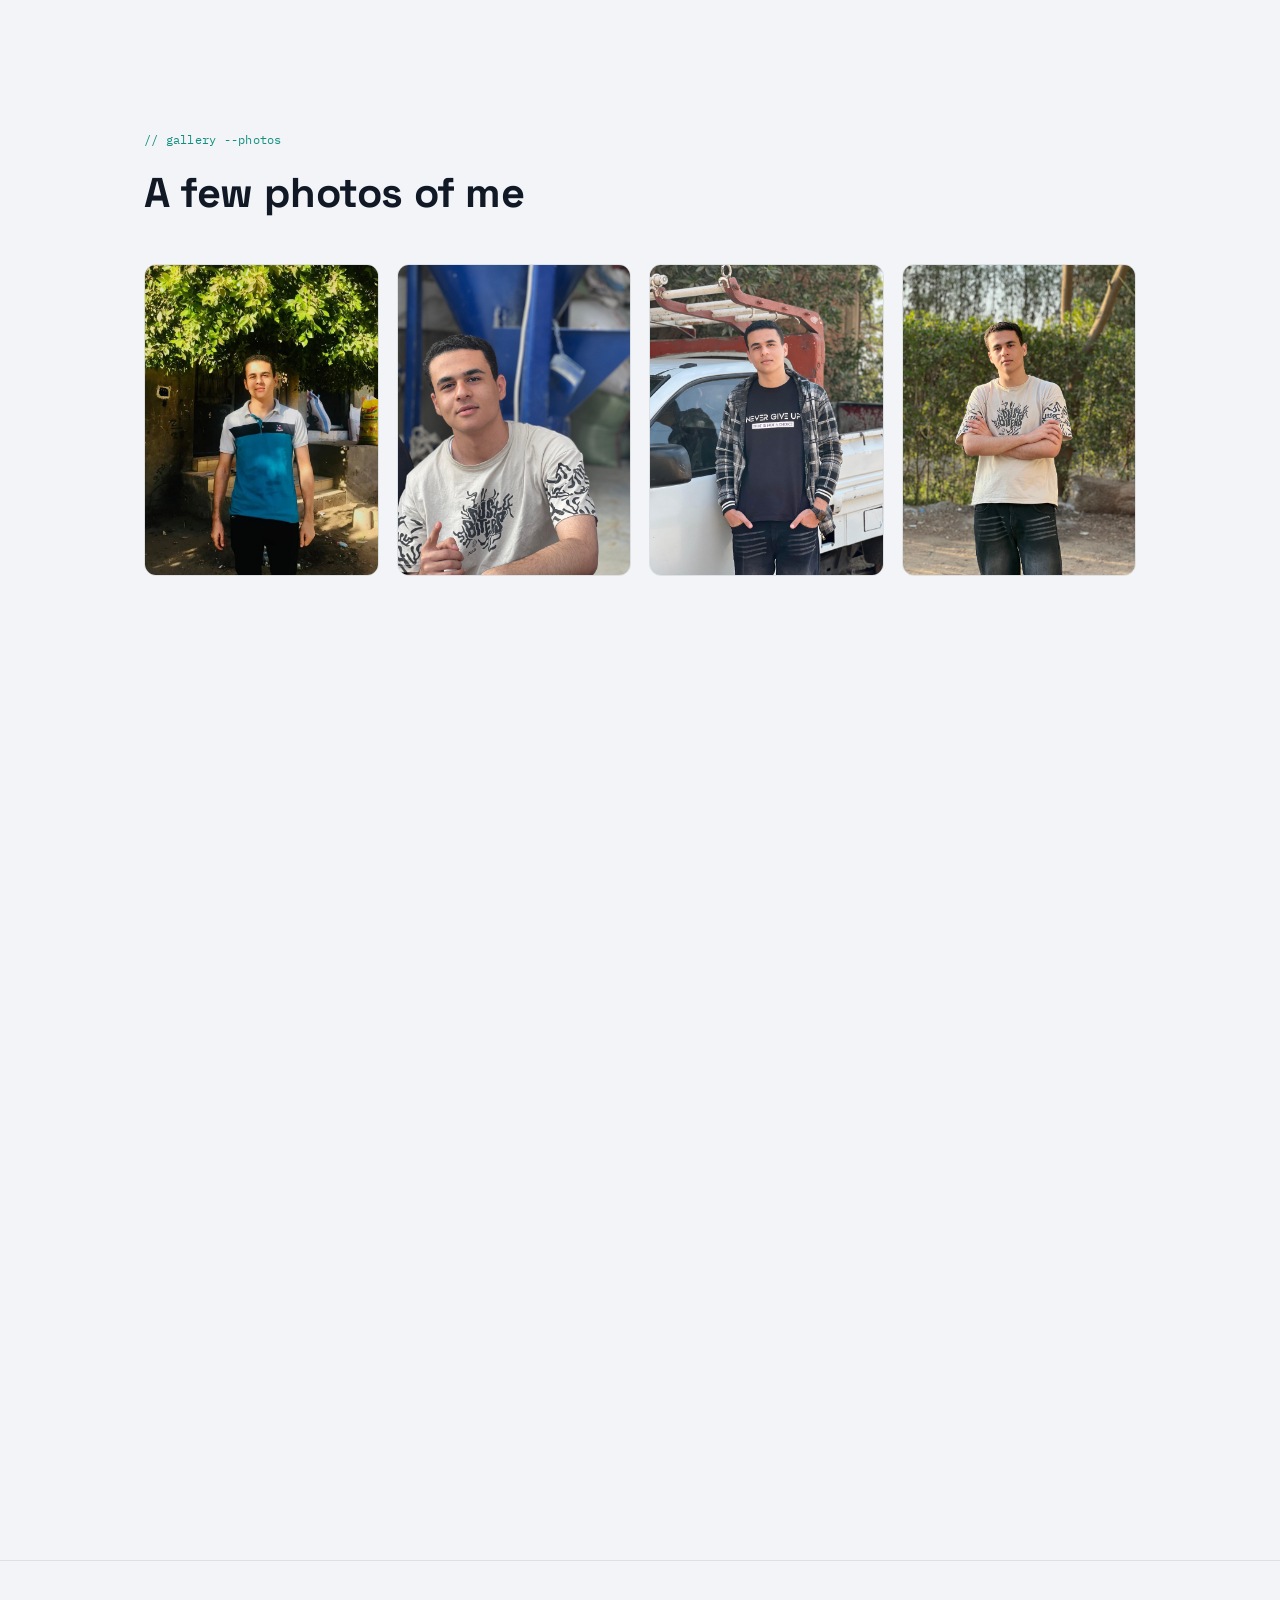
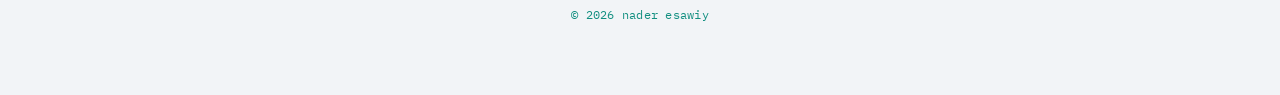
==== commit 6dd84ca2: "Update portfolio" ====
--- a/index.html
+++ b/index.html
@@ -199,13 +199,13 @@
   <div class="hero-inner">
     <div class="hero-text">
       <p class="mono-tag">// whoami</p>
-      <h1 class="hero-name" data-i18n="hero.name">Nader Ragab Esawiy</h1>
-      <p class="hero-role" data-i18n="hero.role">Full-Stack Developer &amp; Infrastructure Engineer</p>
-      <p class="hero-desc" data-i18n="hero.desc">[ EDIT: a one-line pitch ]</p>
+      <h1 class="hero-name" data-i18n="hero.name"></h1>
+      <p class="hero-role" data-i18n="hero.role"></p>
+      <p class="hero-desc" data-i18n="hero.desc"></p>
 
       <div class="hero-actions">
-        <a href="#contact" class="btn btn-primary" data-i18n="hero.cta1">get in touch</a>
-        <a href="#skills" class="btn btn-ghost" data-i18n="hero.cta2">see the stack ↓</a>
+        <a href="#contact" class="btn btn-primary" data-i18n="hero.cta1"></a>
+        <a href="#skills" class="btn btn-ghost" data-i18n="hero.cta2"></a>
       </div>
 
       <div class="hero-stack-strip">
@@ -217,7 +217,7 @@
       <div class="hero-photo-frame">
         <!-- PHOTO SLOT 1 — your main profile photo -->
         <img src="img/me-hero.jpg" alt="Portrait photo" class="hero-photo" onerror="this.parentElement.classList.add('img-missing')">
-        <div class="photo-missing-note" data-i18n="photo.slot">PHOTO SLOT<br><span>add img/me-hero.jpg</span></div>
+        <div class="photo-missing-note" data-i18n="photo.slot"><br><span></span></div>
       </div>
       <div class="hero-photo-tag mono-tag">status: <span class="ok">online</span></div>
     </div>
@@ -236,17 +236,17 @@
         <div class="about-photo-frame">
           <!-- PHOTO SLOT 2 — a candid / working photo -->
           <img src="img/me-about.jpg" alt="Working photo" onerror="this.parentElement.classList.add('img-missing')">
-          <div class="photo-missing-note" data-i18n="photo.slot2">PHOTO SLOT<br><span>add img/me-about.jpg</span></div>
+          <div class="photo-missing-note" data-i18n="photo.slot2"><br><span></span></div>
         </div>
       </div>
       <div class="about-copy reveal">
-        <h2 data-i18n="about.title">Two screens, one job.</h2>
-        <p data-i18n="about.p1">[ EDIT: 2–4 sentences about you. ]</p>
-        <p data-i18n="about.p2">[ EDIT: what you're learning / excited about. ]</p>
+        <h2 data-i18n="about.title"></h2>
+        <p data-i18n="about.p1"></p>
+        <p data-i18n="about.p2"></p>
         <ul class="about-facts">
-          <li><span class="mono-tag">location</span><span data-i18n="about.fact.location">[ EDIT: your city/country ]</span></li>
-          <li><span class="mono-tag">focus</span><span data-i18n="about.fact.focus">[ EDIT: e.g. web apps + self-hosted infra ]</span></li>
-          <li><span class="mono-tag">currently</span><span data-i18n="about.fact.currently">[ EDIT: e.g. learning Kubernetes ]</span></li>
+          <li><span class="mono-tag">location</span><span data-i18n="about.fact.location"></span></li>
+          <li><span class="mono-tag">focus</span><span data-i18n="about.fact.focus"></span></li>
+          <li><span class="mono-tag">currently</span><span data-i18n="about.fact.currently"></span></li>
         </ul>
       </div>
     </div>
@@ -255,7 +255,7 @@
   <!-- ============ SKILLS ============ -->
   <section class="section skills" id="skills">
     <p class="mono-tag reveal">// stack --list-all</p>
-    <h2 class="section-title reveal" data-i18n="skills.title">What I work with</h2>
+    <h2 class="section-title reveal" data-i18n="skills.title"></h2>
 
     <div class="skill-clusters">
       <div class="cluster reveal">
@@ -263,7 +263,7 @@
           <span class="cluster-icon" data-icon="dev"></span>
           <h3 data-i18n="skills.c1.title">Development</h3>
         </div>
-        <p class="cluster-desc" data-i18n="skills.c1.desc">Building web applications end to end.</p>
+        <p class="cluster-desc" data-i18n="skills.c1.desc"></p>
         <div class="chips">
           <span class="chip">Python</span><span class="chip">PHP</span><span class="chip">JavaScript</span>
           <span class="chip">TypeScript</span><span class="chip">Laravel</span><span class="chip">React.js</span>
@@ -311,19 +311,19 @@
     <div class="process-line reveal">
       <div class="process-step">
         <span class="step-mark">design</span>
-        <p data-i18n="process.p1">[ EDIT: scoping / planning step ]</p>
+        <p data-i18n="process.p1"></p>
       </div>
       <div class="process-step">
         <span class="step-mark">build</span>
-        <p data-i18n="process.p2">[ EDIT: development step ]</p>
+        <p data-i18n="process.p2"></p>
       </div>
       <div class="process-step">
         <span class="step-mark">deploy</span>
-        <p data-i18n="process.p3">[ EDIT: deployment / infra step ]</p>
+        <p data-i18n="process.p3"></p>
       </div>
       <div class="process-step">
         <span class="step-mark">maintain</span>
-        <p data-i18n="process.p4">[ EDIT: monitoring / upkeep step ]</p>
+        <p data-i18n="process.p4"></p>
       </div>
     </div>
   </section>
@@ -360,7 +360,7 @@
   <section class="section contact" id="contact">
     <p class="mono-tag reveal">// contact --send</p>
     <h2 class="section-title reveal" data-i18n="contact.title">Let's talk</h2>
-    <p class="contact-lead reveal" data-i18n="contact.lead">[ EDIT: contact pitch ]</p>
+    <p class="contact-lead reveal" data-i18n="contact.lead"></p>
 
     <div class="contact-grid reveal">
       <a class="contact-card" href="mailto:nader.esawiy159951@gmail.com">
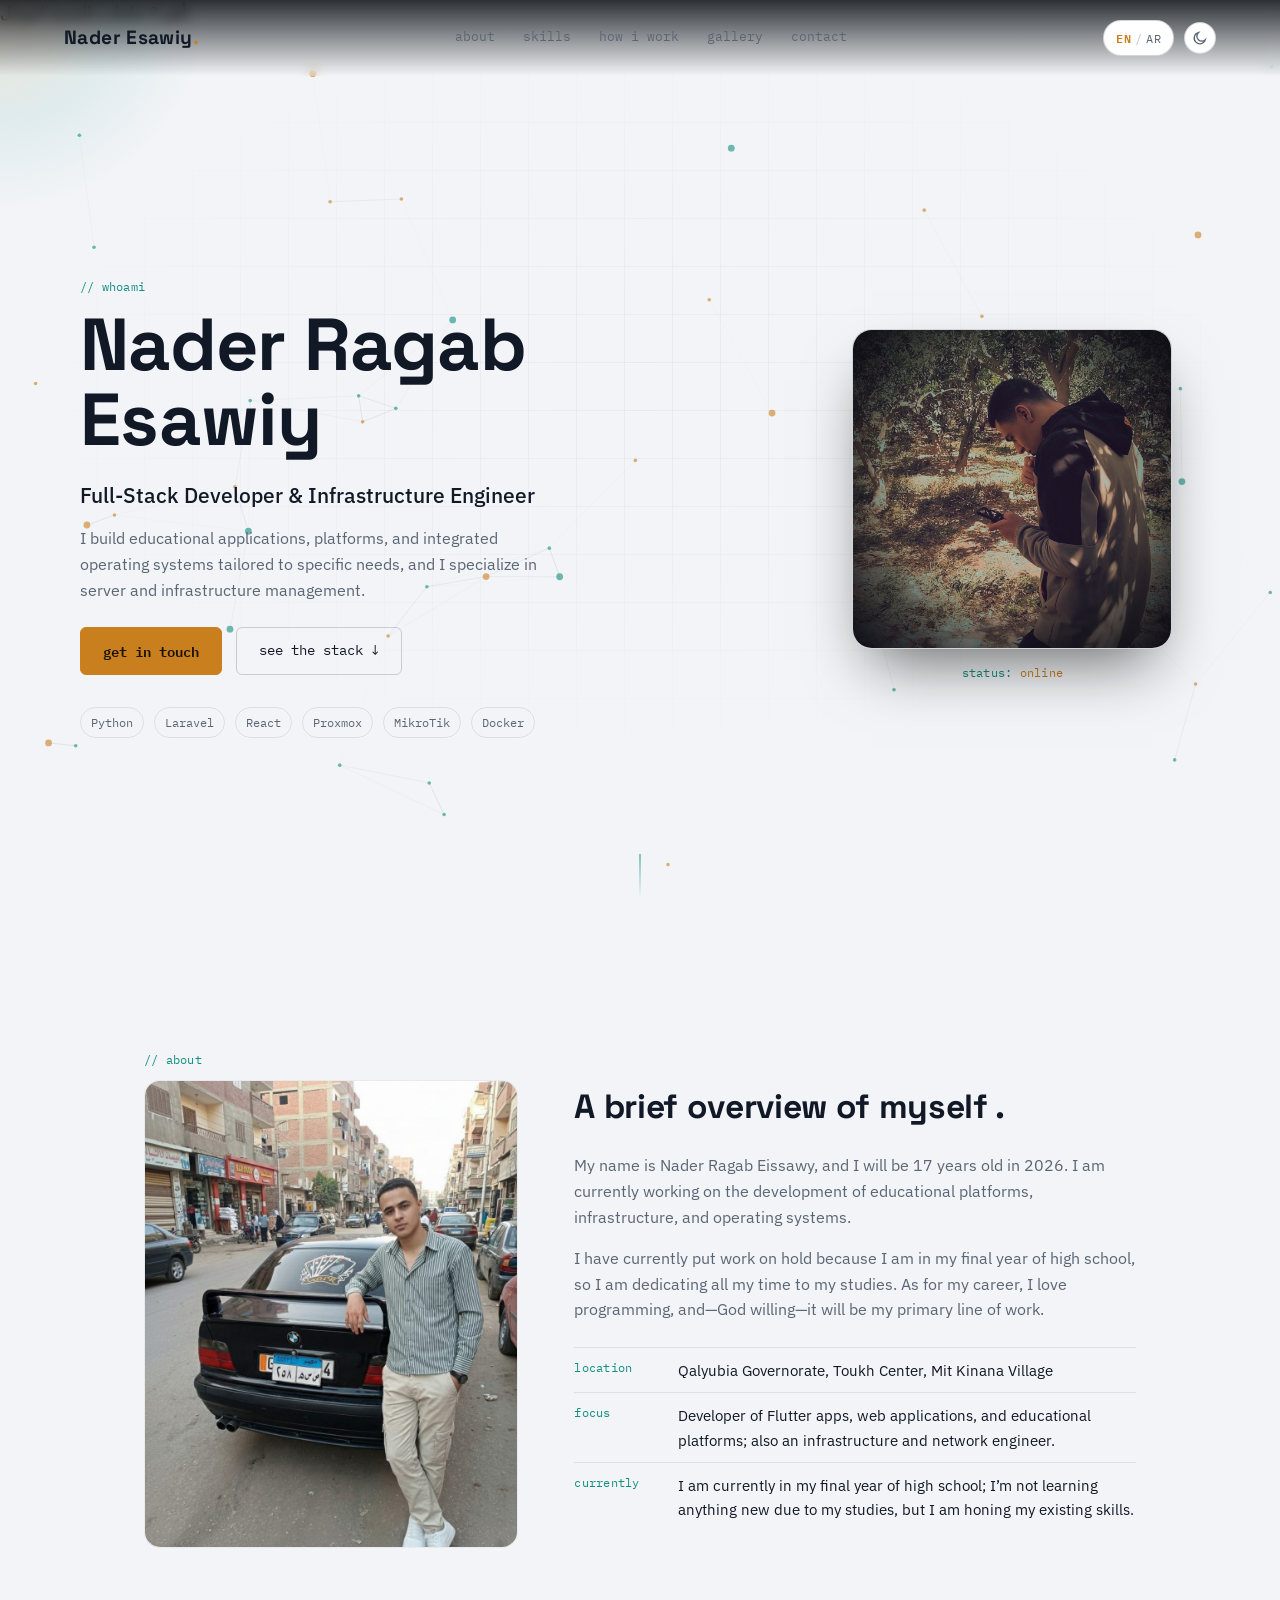
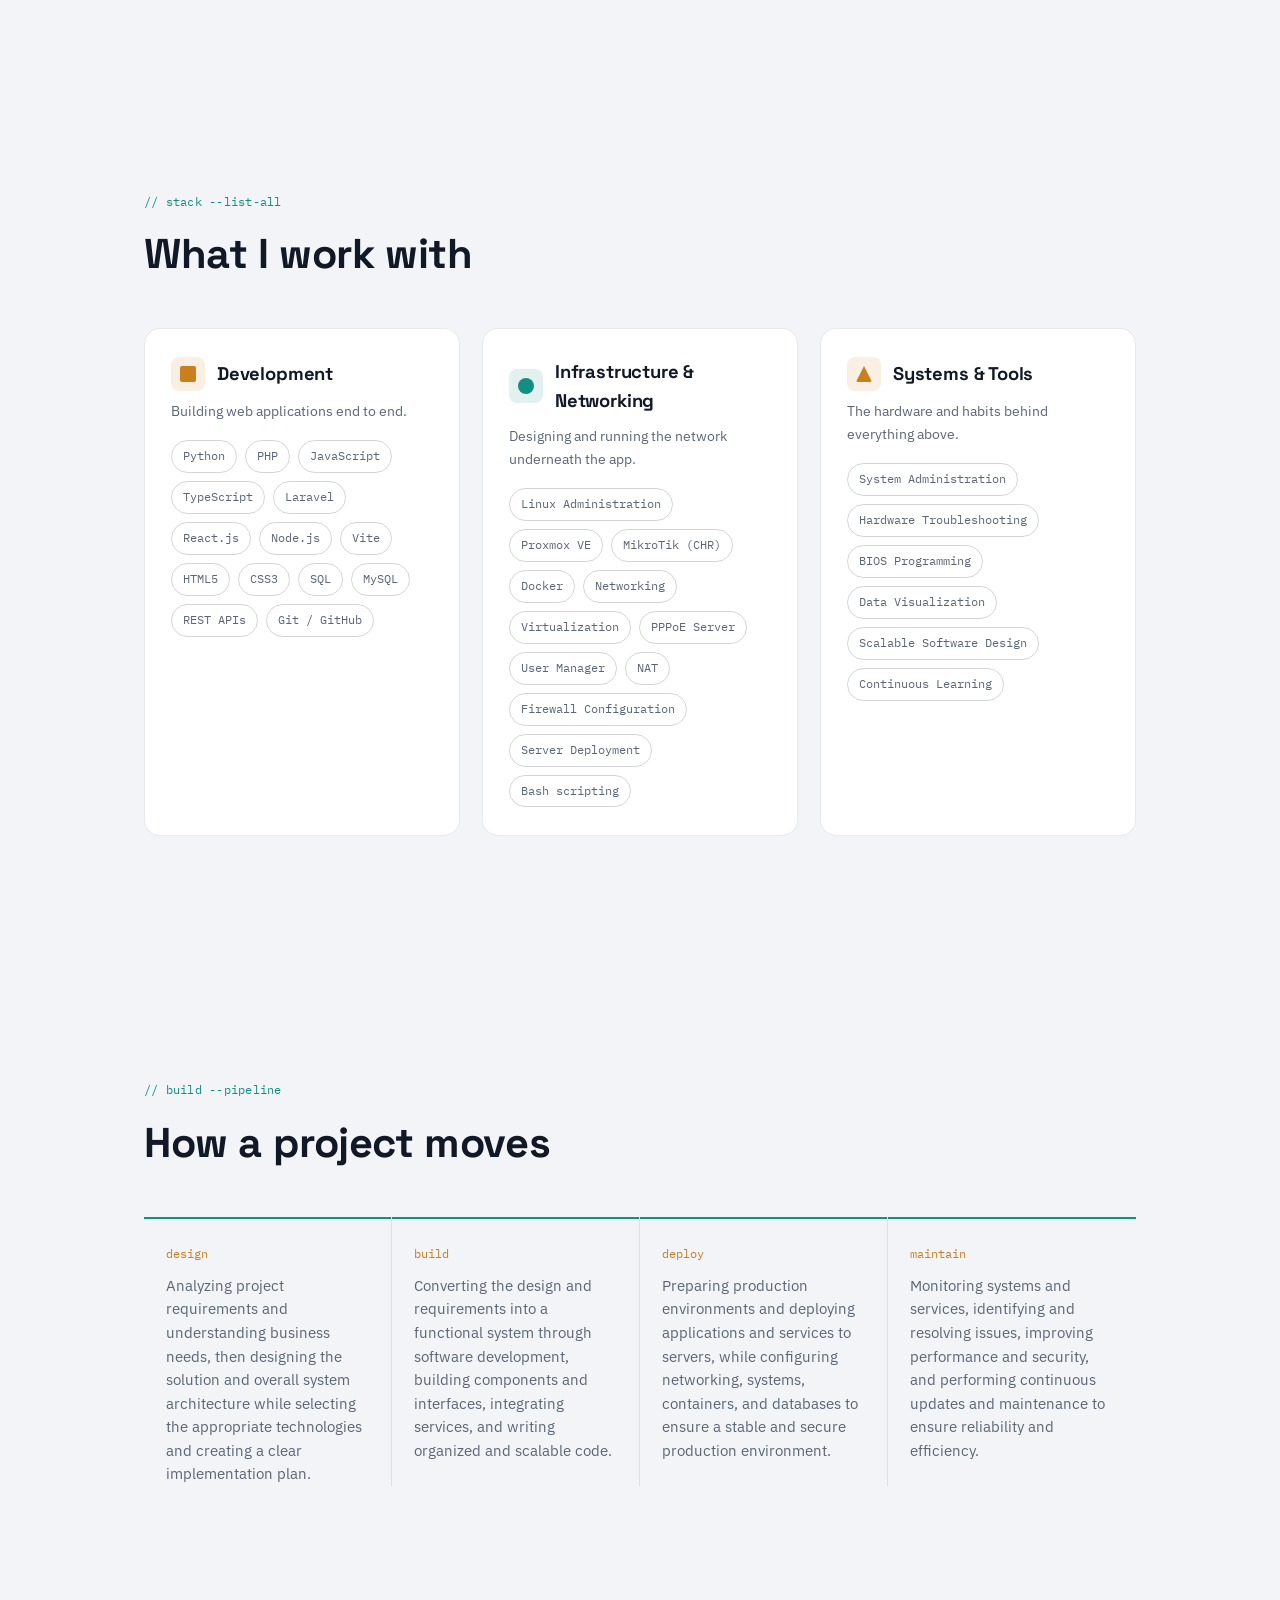
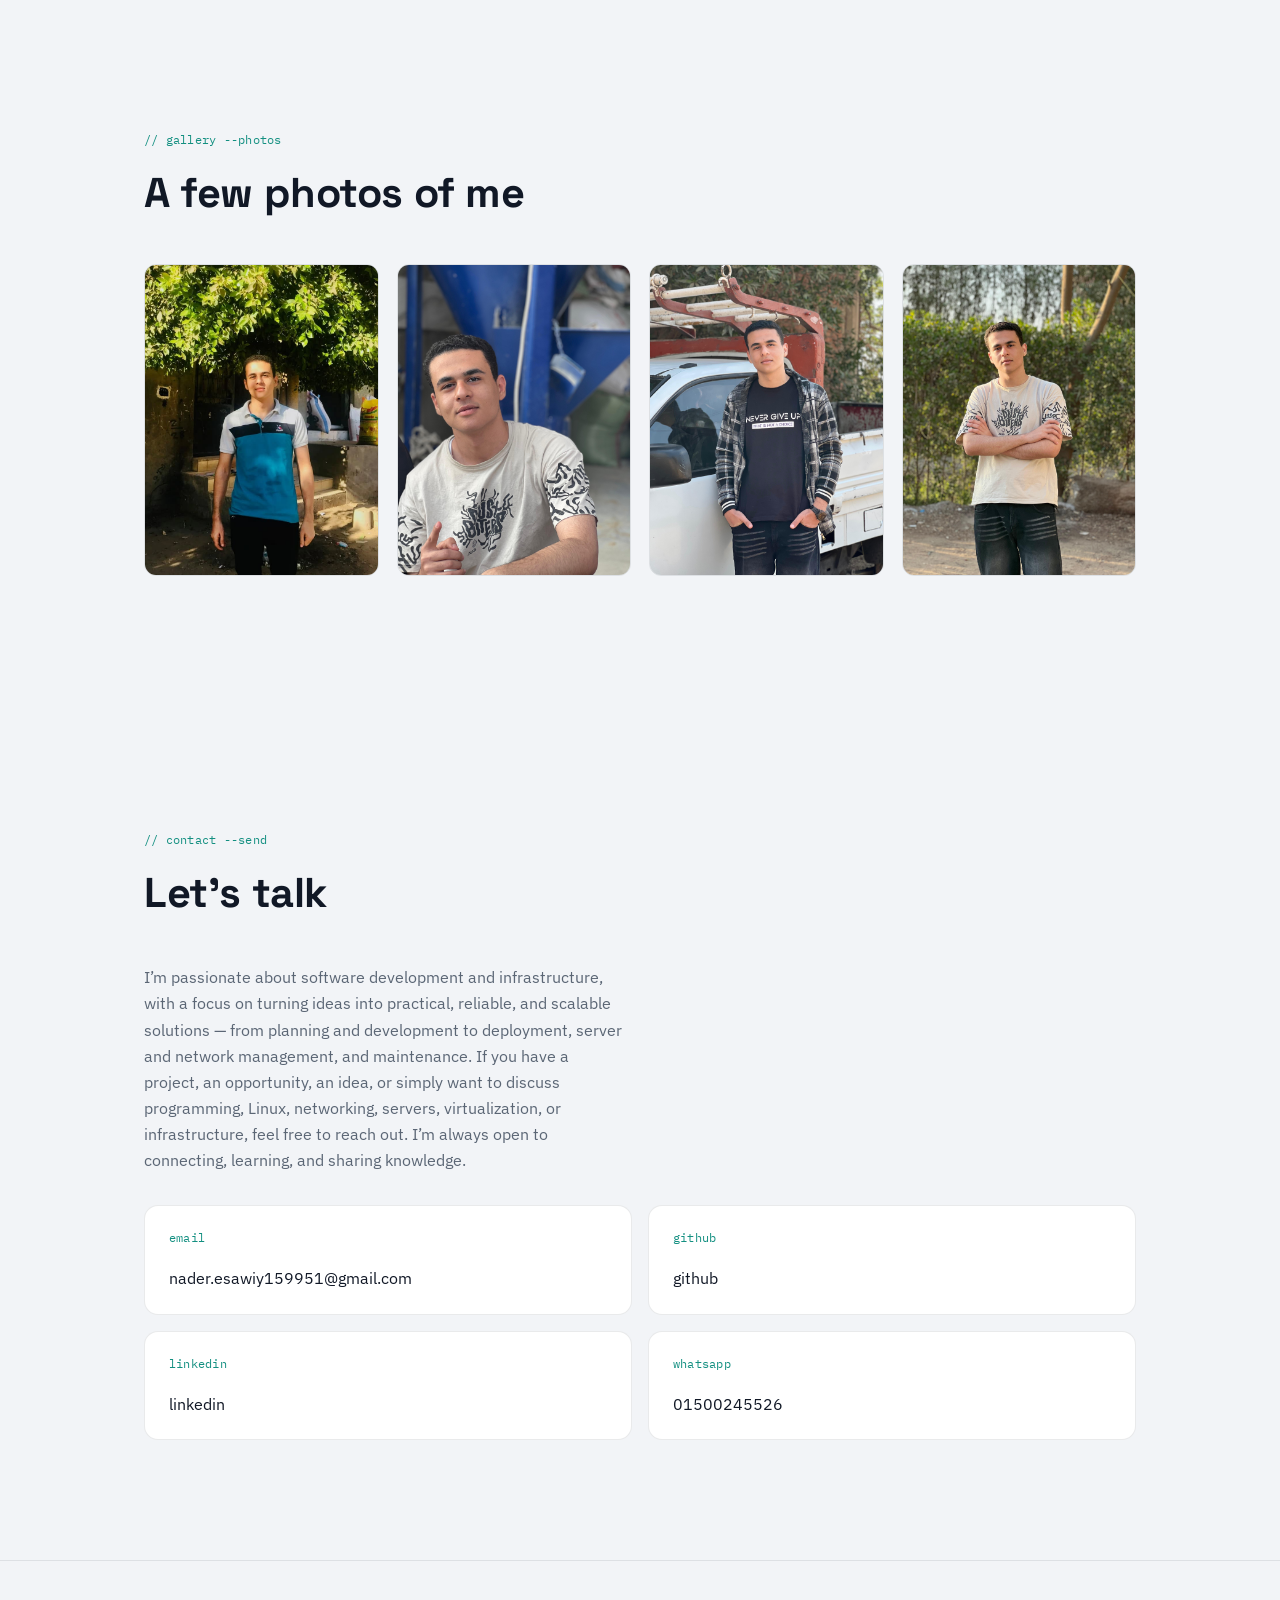
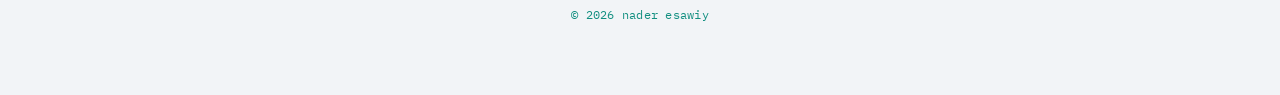
==== commit 30bb67f0: "Update portfolio" ====
--- a/index.html
+++ b/index.html
@@ -335,23 +335,23 @@
     <div class="gallery-grid">
       <figure class="gallery-item reveal">
         <img src="img/gallery-1.jpg" alt="Photo 1" onerror="this.parentElement.classList.add('img-missing')">
-        <div class="photo-missing-note" data-i18n="photo.slotg"><span>img/gallery-1.jpg</span></div>
-        <figcaption data-i18n="gallery.cap1">[ EDIT: caption ]</figcaption>
+        <div class="photo-missing-note" data-i18n="photo.slotg"><span></span></div>
+        <figcaption data-i18n="gallery.cap1"></figcaption>
       </figure>
       <figure class="gallery-item reveal">
         <img src="img/gallery-2.jpg" alt="Photo 2" onerror="this.parentElement.classList.add('img-missing')">
-        <div class="photo-missing-note" data-i18n="photo.slotg2"><span>img/gallery-2.jpg</span></div>
-        <figcaption data-i18n="gallery.cap2">[ EDIT: caption ]</figcaption>
+        <div class="photo-missing-note" data-i18n="photo.slotg2"><span></span></div>
+        <figcaption data-i18n="gallery.cap2"></figcaption>
       </figure>
       <figure class="gallery-item reveal">
         <img src="img/gallery-3.jpg" alt="Photo 3" onerror="this.parentElement.classList.add('img-missing')">
-        <div class="photo-missing-note" data-i18n="photo.slotg3"><span>img/gallery-3.jpg</span></div>
-        <figcaption data-i18n="gallery.cap3">[ EDIT: caption ]</figcaption>
+        <div class="photo-missing-note" data-i18n="photo.slotg3"><span></span></div>
+        <figcaption data-i18n="gallery.cap3"></figcaption>
       </figure>
       <figure class="gallery-item reveal">
         <img src="img/gallery-4.jpg" alt="Photo 4" onerror="this.parentElement.classList.add('img-missing')">
-        <div class="photo-missing-note" data-i18n="photo.slotg4"><span>img/gallery-4.jpg</span></div>
-        <figcaption data-i18n="gallery.cap4">[ EDIT: caption ]</figcaption>
+        <div class="photo-missing-note" data-i18n="photo.slotg4"><span></span></div>
+        <figcaption data-i18n="gallery.cap4"></figcaption>
       </figure>
     </div>
   </section>
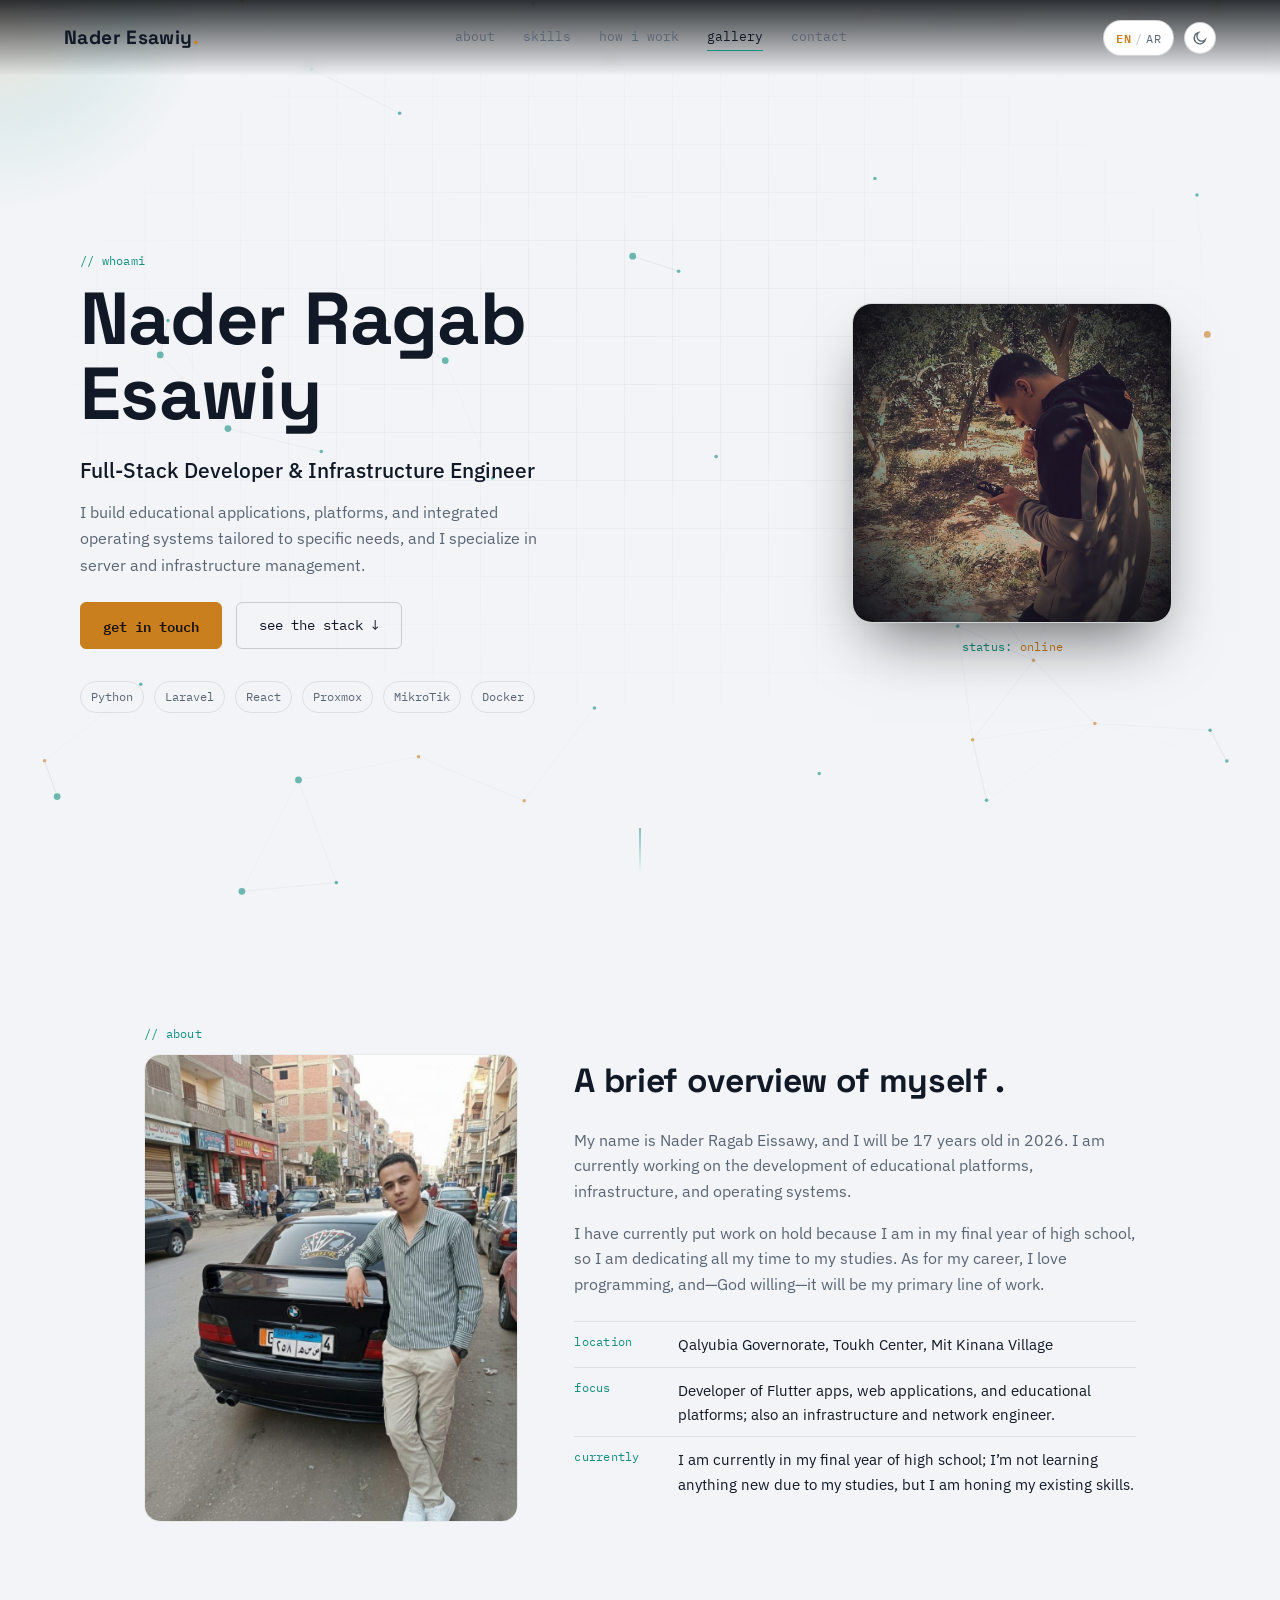
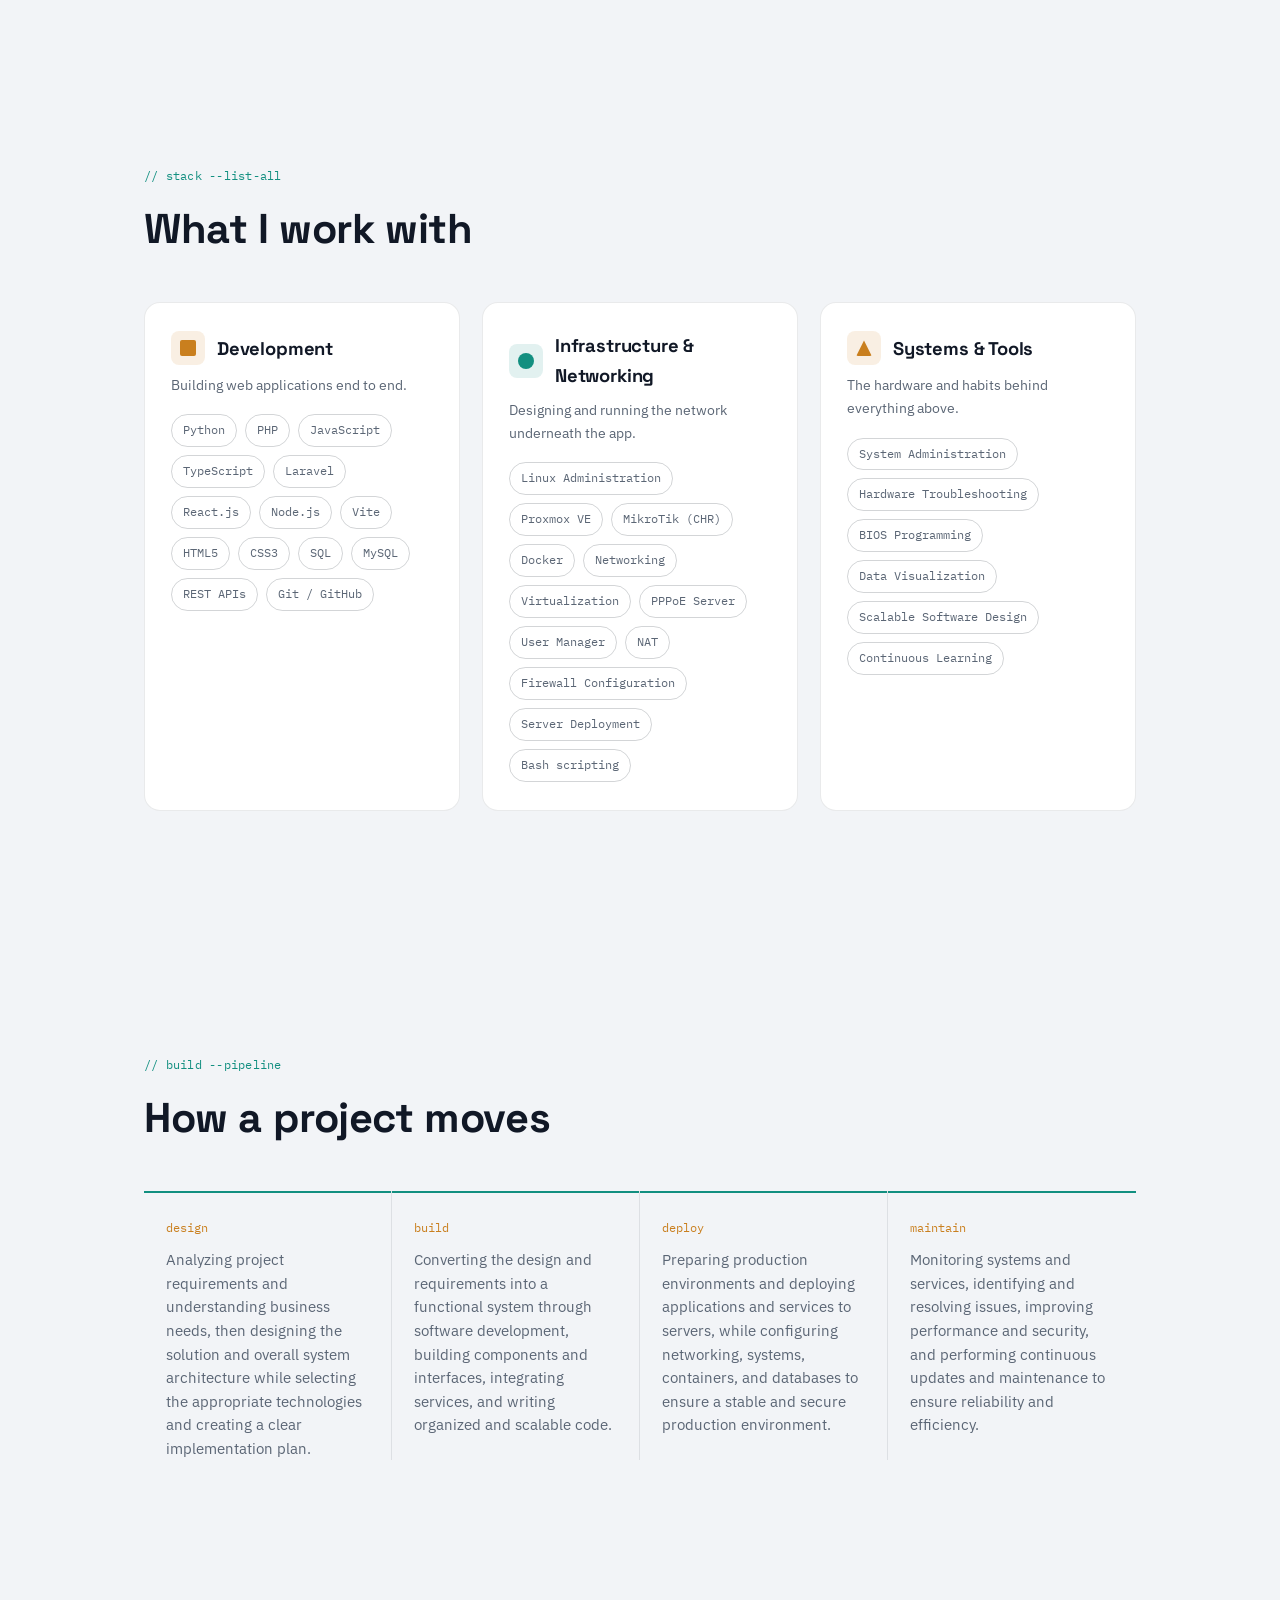
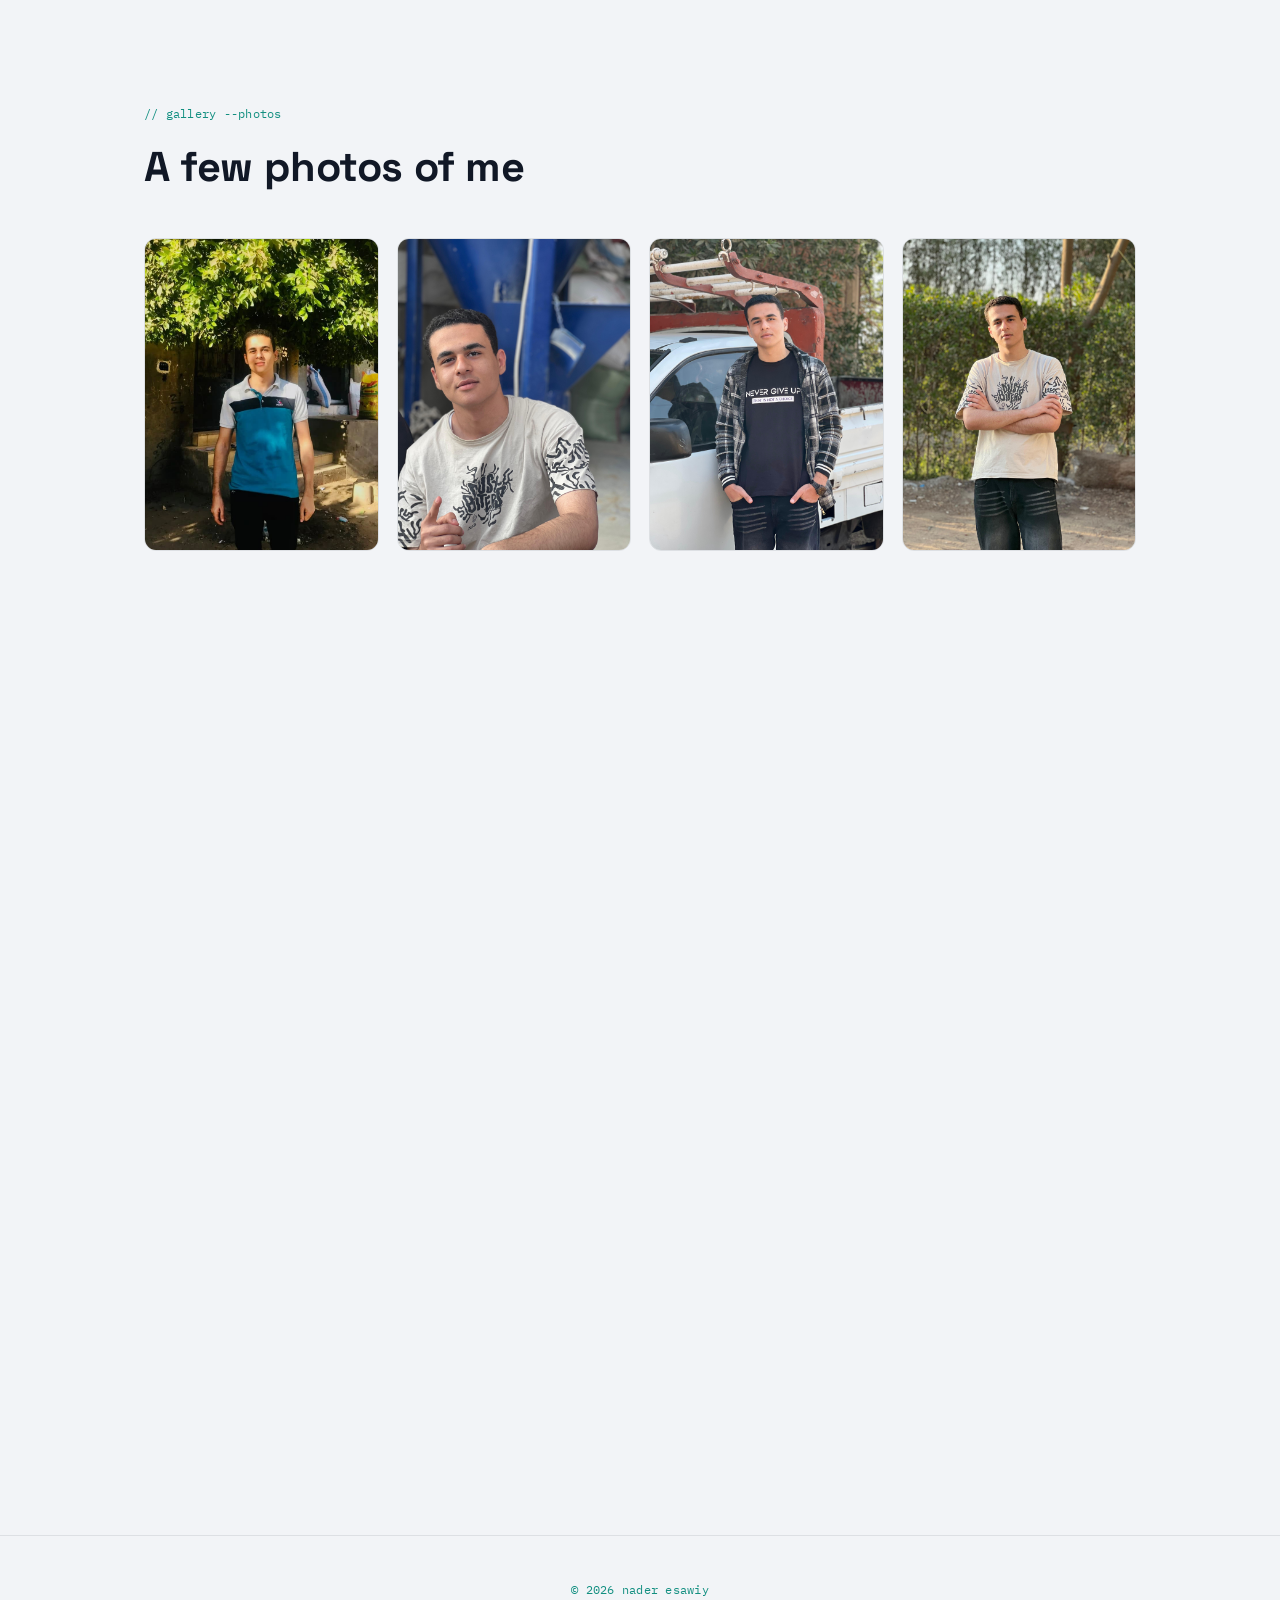
==== commit a6bc304b: "Update portfolio" ====
--- a/index.html
+++ b/index.html
@@ -3,164 +3,78 @@
 <head>
 <meta charset="UTF-8">
 <meta name="viewport" content="width=device-width, initial-scale=1.0">
-<title data-i18n="meta.title">Nader Esawiy profile</title>
+
+<title>Nader | Software & Infrastructure Developer</title>
+
+<meta name="description"
+      content="Nader Esawiy is a Software & Infrastructure Developer focused on web development, Linux, networking, virtualization, servers, and infrastructure.">
+
+<meta name="keywords"
+      content="Nader Esawiy, Nader, Software Developer, Infrastructure Developer, Web Developer, Linux, Networking, MikroTik, Proxmox, Docker, Virtualization, PHP, Laravel, JavaScript, React, TypeScript, Python">
+
+<meta name="author" content="Nader Esawiy">
+<meta name="robots" content="index, follow">
+<meta name="googlebot" content="index, follow">
+<meta name="theme-color" content="#0f172a">
+
+<link rel="canonical" href="https://nader159951.github.io/portfolio/">
+
+<link rel="icon" type="image/jpeg" href="img/me-hero.jpg">
 
 <link rel="preconnect" href="https://fonts.googleapis.com">
 <link rel="preconnect" href="https://fonts.gstatic.com" crossorigin>
 <link href="https://fonts.googleapis.com/css2?family=Space+Grotesk:wght@400;500;600;700&family=IBM+Plex+Sans:wght@400;500;600&family=IBM+Plex+Mono:wght@400;500&family=IBM+Plex+Sans+Arabic:wght@400;500;600;700&display=swap" rel="stylesheet">
+
 <link rel="stylesheet" href="style.css">
-<meta name="description"
-          content="معرف لي Nader esawiy او نادر عيسوي وهو مطور منصات ومواقع ومهندس شبكات وبنيه تحتيه">
-
-    <meta name="keywords"
-          content="Nader Esawiy, نادر عيسوي و برمجة مواقع, برمجة منصات , حل مشكلات , بنيه تحتيه , شبكات ">
-
-    <meta name="author" content="نادر عيسوي">
-    <!-- =========================
-         Basic Meta
-    ========================== -->
-    <meta charset="UTF-8">
-
-    <meta name="viewport" content="width=device-width, initial-scale=1.0">
-
-    <meta name="author" content="Nader">
-
-    <meta
-        name="description"
-        content="Nader is a Software & Infrastructure Developer specializing in web development, Linux, networking, virtualization, servers, and infrastructure."
-    >
-
-    <meta
-        name="keywords"
-        content="Nader, Software Developer, Infrastructure Developer, Web Developer, Linux, Networking, MikroTik, Proxmox, Docker, Virtualization, PHP, Laravel, JavaScript, React, Python"
-    >
-
-    <meta name="robots" content="index, follow">
-
-    <meta name="googlebot" content="index, follow">
-
-    <meta name="theme-color" content="#0f172a">
-
-    <!-- =========================
-         Page Title
-    ========================== -->
-    <title>
-        Nader | Software & Infrastructure Developer
-    </title>
-
-    <!-- =========================
-         Canonical URL
-    ========================== -->
-    <link
-        rel="canonical"
-        href="https://Nader159951.github.io/"
-    >
-
-    <!-- =========================
-         Favicon
-    ========================== -->
-    <link
-        rel="icon"
-        type="image/png"
-        href="img/me-hero.jpg"
-    >
-
-    <!-- =========================
-         Open Graph
-         Facebook / LinkedIn / Discord
-    ========================== -->
-    <meta property="og:type" content="website">
-
-    <meta
-        property="og:title"
-        content="Nader | Software & Infrastructure Developer"
-    >
-
-    <meta
-        property="og:description"
-        content="Personal portfolio of Nader — Software & Infrastructure Developer focused on web development, Linux, networking, virtualization, and servers."
-    >
-
-    <meta
-        property="og:url"
-        content="https://Nader159951.github.io/"
-    >
-
-    <meta
-        property="og:image"
-        content="https://Nader159951.github.io/images/me-hero.jpg"
-    >
-
-    <meta property="og:image:width" content="1200">
-
-    <meta property="og:image:height" content="630">
-
-    <meta property="og:site_name" content="Nader Portfolio">
-
-    <!-- =========================
-         Twitter / X Card
-    ========================== -->
-    <meta name="twitter:card" content="summary_large_image">
-
-    <meta
-        name="twitter:title"
-        content="Nader | Software & Infrastructure Developer"
-    >
-
-    <meta
-        name="twitter:description"
-        content="Personal portfolio of Nader — Software & Infrastructure Developer."
-    >
-
-    <meta
-        name="twitter:image"
-        content="https://Nader159951.github.io/images/me-hero.jpg"
-    >
-
-    <!-- =========================
-         Structured Data
-         Schema.org / Person
-    ========================== -->
-    <script type="application/ld+json">
-    {
-        "@context": "https://schema.org",
-        "@type": "Person",
-        "name": "Nader",
-        "url": "https://Nader159951.github.io/",
-        "image": "https://Nader159951.github.io/img/me-hero.jpg",
-        "jobTitle": "Software & Infrastructure Developer",
-        "description": "Software & Infrastructure Developer interested in web development, Linux, networking, virtualization, servers, and infrastructure.",
-        "knowsAbout": [
-            "Software Development",
-            "Web Development",
-            "Linux",
-            "Networking",
-            "MikroTik",
-            "Proxmox",
-            "Docker",
-            "Virtualization",
-            "PHP",
-            "Laravel",
-            "JavaScript",
-            "React",
-            "TypeScript",
-            "Python"
-        ],
-        "sameAs": [
-            "https://github.com/Nader159951",
-            "https://www.linkedin.com/in/nader-esawiy-678a26333/"
-        ]
-    }
-    </script>
-
-    <!-- =========================
-         CSS
-    ========================== -->
-    <link rel="stylesheet" href="css/style.css">
-</head>
-</head>
-
-أهم 3 حاجات بالنسبة لجوجل:
+
+<!-- Open Graph -->
+<meta property="og:type" content="website">
+<meta property="og:title" content="Nader | Software & Infrastructure Developer">
+<meta property="og:description" content="Personal portfolio of Nader Esawiy — Software & Infrastructure Developer focused on web development, Linux, networking, virtualization, servers, and infrastructure.">
+<meta property="og:url" content="https://nader159951.github.io/portfolio/">
+<meta property="og:image" content="https://nader159951.github.io/portfolio/img/me-hero.jpg">
+<meta property="og:image:width" content="1200">
+<meta property="og:image:height" content="630">
+<meta property="og:site_name" content="Nader Portfolio">
+
+<!-- Twitter / X -->
+<meta name="twitter:card" content="summary_large_image">
+<meta name="twitter:title" content="Nader | Software & Infrastructure Developer">
+<meta name="twitter:description" content="Personal portfolio of Nader Esawiy — Software & Infrastructure Developer.">
+<meta name="twitter:image" content="https://nader159951.github.io/portfolio/img/me-hero.jpg">
+
+<!-- Structured Data -->
+<script type="application/ld+json">
+{
+  "@context": "https://schema.org",
+  "@type": "Person",
+  "name": "Nader Esawiy",
+  "url": "https://nader159951.github.io/portfolio/",
+  "image": "https://nader159951.github.io/portfolio/img/me-hero.jpg",
+  "jobTitle": "Software & Infrastructure Developer",
+  "description": "Software & Infrastructure Developer focused on web development, Linux, networking, virtualization, servers, and infrastructure.",
+  "knowsAbout": [
+    "Software Development",
+    "Web Development",
+    "Linux",
+    "Networking",
+    "MikroTik",
+    "Proxmox",
+    "Docker",
+    "Virtualization",
+    "PHP",
+    "Laravel",
+    "JavaScript",
+    "React",
+    "TypeScript",
+    "Python"
+  ],
+  "sameAs": [
+    "https://github.com/Nader159951",
+    "https://www.linkedin.com/in/nader-esawiy-678a26333/"
+  ]
+}
+</script>
 </head>
 <body>
 
@@ -390,4 +304,4 @@
 
 <script src="script.js"></script>
 </body>
-</html>
+</html>
